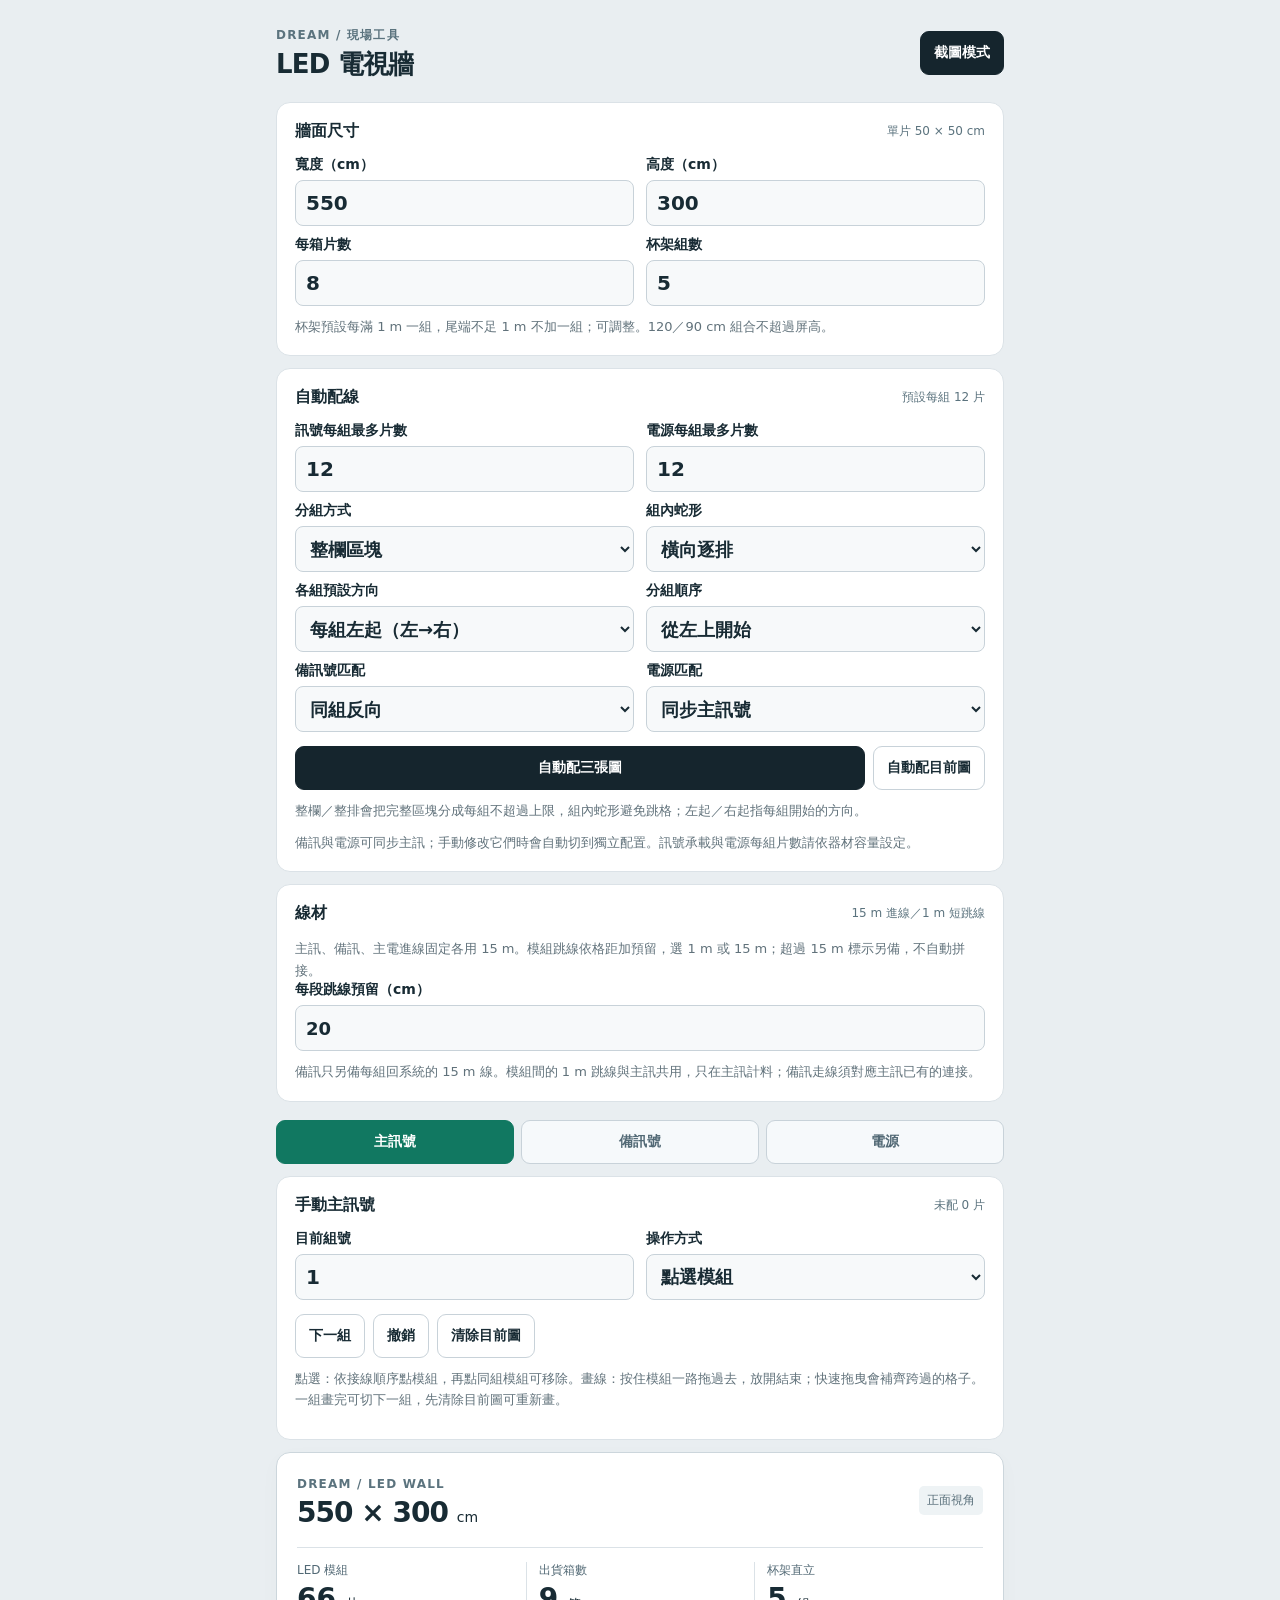
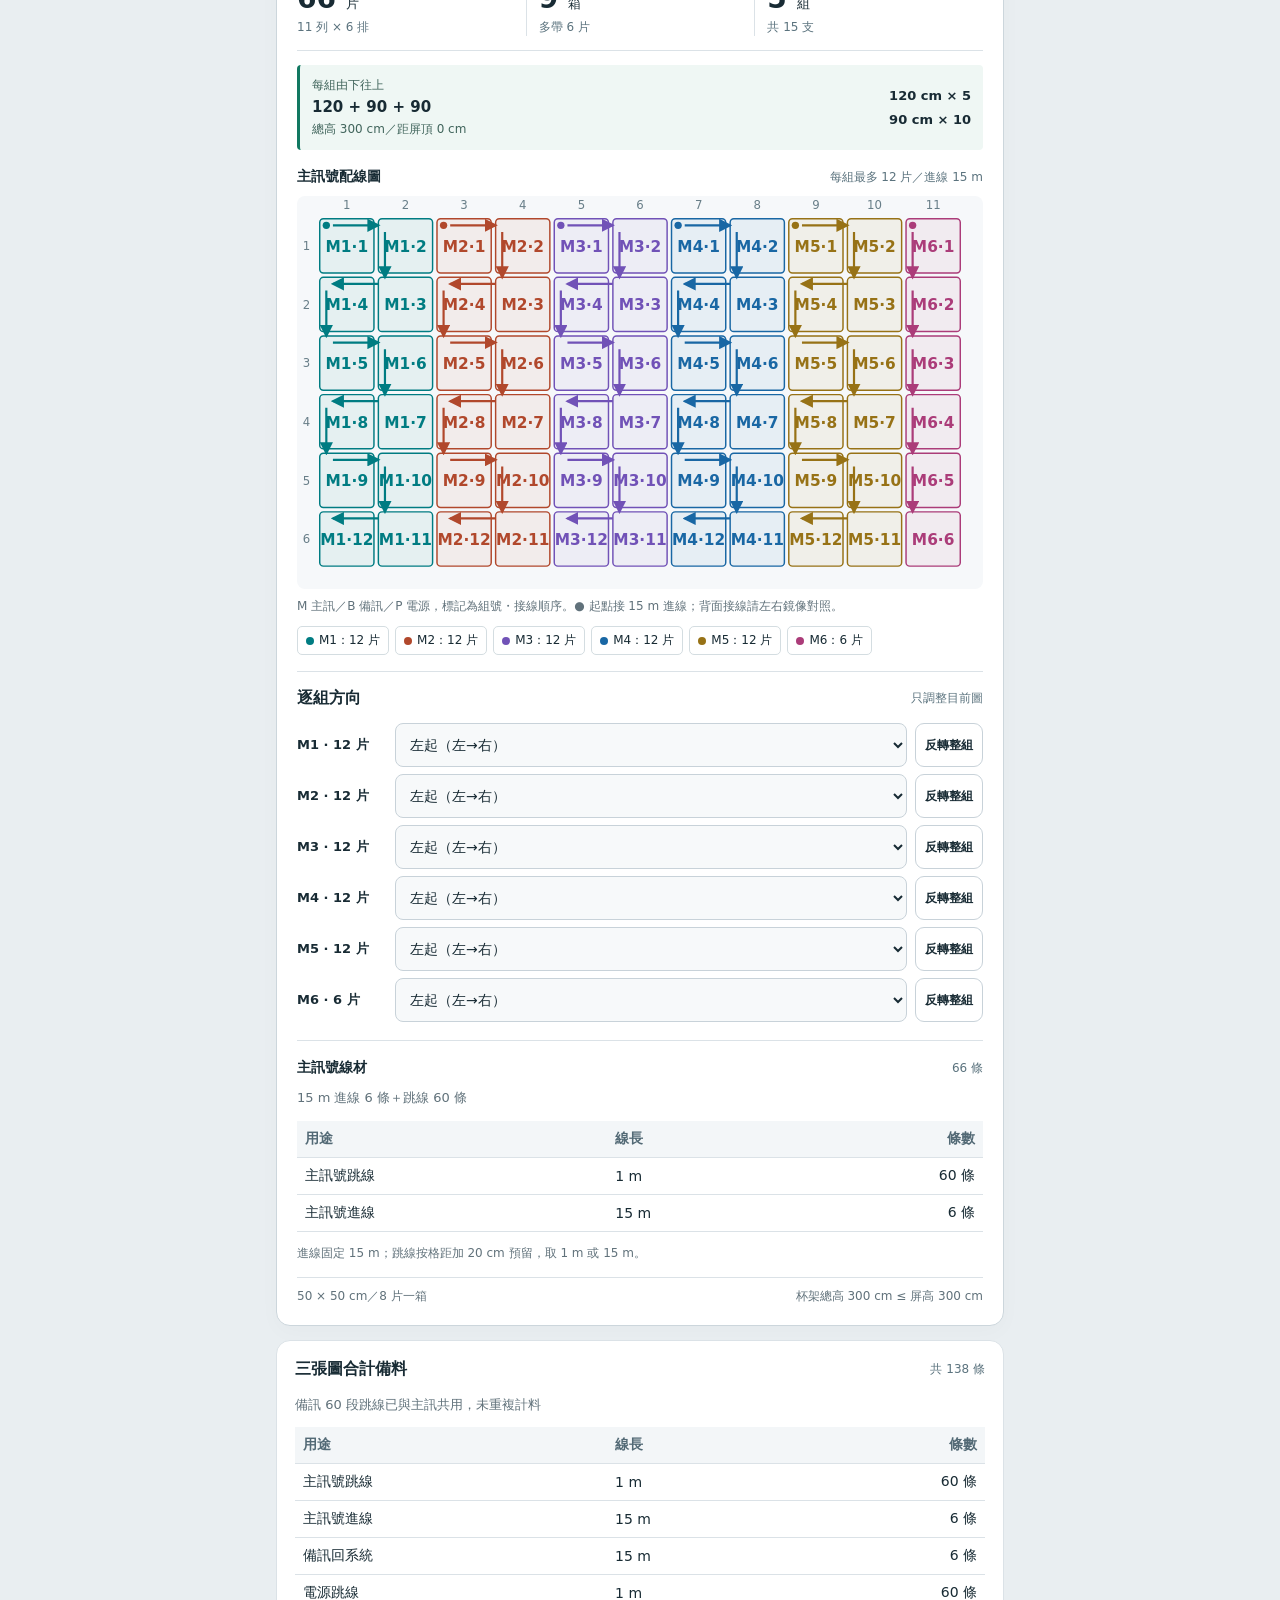
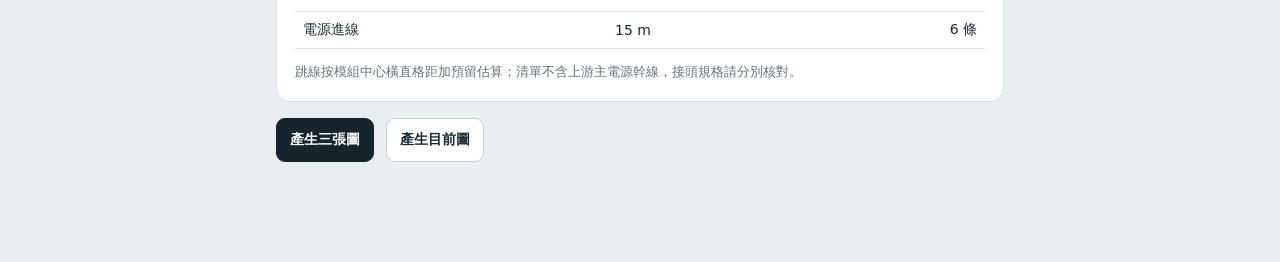
==== led/index.html @ 8a3cba1a "feat: 雙子座入口頁與 DREAM LED 電視牆 Co-Authored-By: Claude Sonnet 5.5 <noreply@anthropic.com>" ====
<!doctype html>
<html lang="zh-Hant"><head><meta charset="utf-8"><meta name="viewport" content="width=device-width,initial-scale=1,viewport-fit=cover"><meta name="theme-color" content="#15252d"><title>DREAM｜LED 電視牆</title><meta name="description" content="LED 電視牆片數、箱數、杯架、線材與主訊備訊電源三張配線圖，手機手畫或自動配線。"><link rel="icon" href="favicon.svg"><link rel="stylesheet" href="style.css"></head>
<body><main>
<header class="editor"><div><span class="eyebrow">DREAM / 現場工具</span><h1>LED 電視牆</h1></div><button id="shot" class="primary">截圖模式</button></header>
<section class="controls editor" aria-label="尺寸與器材設定"><div class="section-title"><h2>牆面尺寸</h2><span>單片 50 × 50 cm</span></div>
<div class="fields"><label>寬度（cm）<input id="width" type="number" min="50" max="10000" step="50" value="550" inputmode="numeric"></label><label>高度（cm）<input id="height" type="number" min="50" max="10000" step="50" value="300" inputmode="numeric"></label></div>
<div class="fields"><label>每箱片數<input id="box" type="number" min="1" max="100" value="8" inputmode="numeric"></label><label>杯架組數<input id="groups" type="number" min="0" max="100" value="5" inputmode="numeric"></label></div>
<p class="hint">杯架預設每滿 1 m 一組，尾端不足 1 m 不加一組；可調整。120／90 cm 組合不超過屏高。</p><p id="error" class="error" role="alert" hidden></p></section>
<section class="controls editor" aria-label="自動配線設定"><div class="section-title"><h2>自動配線</h2><span>預設每組 12 片</span></div>
<div class="fields"><label>訊號每組最多片數<input id="capacity" type="number" min="1" max="2000" value="12" inputmode="numeric"></label><label>電源每組最多片數<input id="powerCapacity" type="number" min="1" max="2000" value="12" inputmode="numeric"></label></div>
<div class="fields"><label>分組方式<select id="grouping"><option value="columns">整欄區塊</option><option value="rows">整排區塊</option><option value="continuous">全牆連續分組</option></select></label><label>組內蛇形<select id="axis"><option value="row">橫向逐排</option><option value="col">直向逐列</option></select></label></div>
<div class="fields"><label>各組預設方向<select id="direction"><option value="left">每組左起（左→右）</option><option value="right">每組右起（右→左）</option><option value="alternate">各組左右交替</option></select></label><label>分組順序<select id="corner"><option value="tl">從左上開始</option><option value="tr">從右上開始</option><option value="bl">從左下開始</option><option value="br">從右下開始</option></select></label></div>
<div class="fields"><label>備訊號匹配<select id="backupMode"><option value="reverse">同組反向</option><option value="same">同組同向</option><option value="independent">獨立配置</option></select></label><label>電源匹配<select id="powerMode"><option value="same">同步主訊號</option><option value="independent">獨立配置</option></select></label></div>
<div class="actions"><button id="autoAll" class="primary">自動配三張圖</button><button id="autoActive">自動配目前圖</button></div>
<p class="hint">整欄／整排會把完整區塊分成每組不超過上限，組內蛇形避免跳格；左起／右起指每組開始的方向。</p><p class="hint">備訊與電源可同步主訊；手動修改它們時會自動切到獨立配置。訊號承載與電源每組片數請依器材容量設定。</p></section>
<section class="controls editor" aria-label="線材設定"><div class="section-title"><h2>線材</h2><span>15 m 進線／1 m 短跳線</span></div>
<p class="hint">主訊、備訊、主電進線固定各用 15 m。模組跳線依格距加預留，選 1 m 或 15 m；超過 15 m 標示另備，不自動拼接。</p>
<label>每段跳線預留（cm）<input id="slack" type="number" min="0" max="1000" step="10" value="20" inputmode="numeric"></label>
<p class="hint">備訊只另備每組回系統的 15 m 線。模組間的 1 m 跳線與主訊共用，只在主訊計料；備訊走線須對應主訊已有的連接。</p></section>
<nav class="plan-tabs" aria-label="配線圖選擇"><button data-plan="primary" aria-pressed="true">主訊號</button><button data-plan="backup" aria-pressed="false">備訊號</button><button data-plan="power" aria-pressed="false">電源</button></nav>
<section class="controls editor" aria-label="手動畫線"><div class="section-title"><h2 id="editTitle">手動主訊號</h2><span id="unassigned"></span></div>
<div class="fields"><label>目前組號<input id="line" type="number" min="1" max="2000" value="1" inputmode="numeric"></label><label>操作方式<select id="editMode"><option value="tap">點選模組</option><option value="draw">拖曳畫線</option></select></label></div>
<div class="actions"><button id="nextLine">下一組</button><button id="undo">撤銷</button><button id="clear">清除目前圖</button></div>
<p class="hint">點選：依接線順序點模組，再點同組模組可移除。畫線：按住模組一路拖過去，放開結束；快速拖曳會補齊跨過的格子。一組畫完可切下一組，先清除目前圖可重新畫。</p><p id="editStatus" class="hint" role="status"></p></section>
<section class="sheet" id="sheet" aria-label="目前配線圖"><div class="sheet-head"><div><span class="eyebrow">DREAM / LED WALL</span><h2 id="size"></h2></div><span class="tag">正面視角</span></div>
<div class="metrics"><div><span>LED 模組</span><strong id="panels"></strong><em id="gridSize"></em></div><div><span>出貨箱數</span><strong id="boxes"></strong><em id="spares"></em></div><div><span>杯架直立</span><strong id="racks"></strong><em id="rackTotal"></em></div></div>
<div class="rack-detail"><div><span>每組由下往上</span><b id="combo"></b><small id="rackHeight"></small></div><div class="rack-stock"><b id="big"></b><b id="small"></b></div></div>
<div class="diagram-heading"><b id="planTitle">主訊號配線圖</b><span id="limitText"></span></div><div id="diagram" class="diagram"></div><p class="diagram-note">M 主訊／B 備訊／P 電源，標記為組號・接線順序。● 起點接 15 m 進線；背面接線請左右鏡像對照。</p><div id="legend" class="legend"></div><p id="wireWarning" class="error" role="status" hidden></p>
<div class="group-controls editor"><div class="section-title"><h2>逐組方向</h2><span>只調整目前圖</span></div><div id="groupDirections"></div></div>
<div class="cable-section"><div class="diagram-heading"><b id="cableHeading">主訊號線材</b><span id="cableTotal"></span></div><p id="cableSummary" class="hint"></p><p id="cableError" class="error" role="alert" hidden></p><p id="cableNotice" class="hint"></p><table class="cable-table"><thead><tr><th scope="col">用途</th><th scope="col">線長</th><th scope="col">條數</th></tr></thead><tbody id="cableRows"></tbody></table><p id="cableBasis" class="diagram-note"></p></div>
<footer><span id="footerInfo"></span><span id="rackGap"></span></footer></section>
<section class="controls editor total-materials"><div class="section-title"><h2>三張圖合計備料</h2><span id="allCableTotal"></span></div><p id="allCableNotice" class="hint"></p><table class="cable-table"><thead><tr><th scope="col">用途</th><th scope="col">線長</th><th scope="col">條數</th></tr></thead><tbody id="allCableRows"></tbody></table><p class="hint">跳線按模組中心橫直格距加預留估算；清單不含上游主電源幹線，接頭規格請分別核對。</p></section>
<div class="bottom-actions editor"><button id="imageAll" class="primary">產生三張圖</button><button id="imageActive">產生目前圖</button><span id="imageStatus" role="status"></span></div>
<div class="shot-bar" hidden><button id="exit">返回編輯</button><button id="shotImage" class="primary">產生三張圖</button></div>
<dialog id="imageDialog"><div class="dialog-head"><b>長按各張圖片可儲存</b><button id="closeImage">關閉</button></div><div id="exportGallery"></div></dialog>
</main><script src="calc.js"></script><script src="export-svg.js"></script><script src="app.js"></script></body></html>
---- led/style.css ----
:root{font-family:system-ui,-apple-system,BlinkMacSystemFont,"Noto Sans TC",sans-serif;color:#182b34;background:#e9eef1;font-size:16px;--line:#dbe2e7;--accent:#117861}*{box-sizing:border-box}body{margin:0}main{max-width:760px;margin:auto;padding:24px 16px 100px}header{display:flex;align-items:center;justify-content:space-between;gap:12px;margin-bottom:20px}h1{font-size:26px;margin:3px 0 0;letter-spacing:-.03em}.eyebrow{font-size:12px;letter-spacing:.1em;font-weight:750;color:#5b737e}h2{font-size:16px;margin:0}.controls{background:white;padding:18px;border:1px solid var(--line);border-radius:14px;margin-bottom:12px}.section-title{display:flex;justify-content:space-between;align-items:center;gap:8px;margin-bottom:14px}.section-title span{font-size:12px;color:#5b737e}.fields{display:grid;grid-template-columns:1fr 1fr;gap:12px;margin-top:10px}label{display:block;font-size:14px;font-weight:600}input,select{display:block;min-width:0;width:100%;font:inherit;font-size:18px;border:1px solid #c8d2d9;border-radius:8px;padding:10px;background:#f7f9fa;color:#182b34;margin-top:6px;min-height:46px}button,a{touch-action:manipulation}button{font:inherit;font-size:14px;font-weight:650;border:1px solid #c8d2d9;border-radius:9px;background:#fff;color:#182b34;padding:11px 13px;min-height:44px;cursor:pointer}.primary{background:#15252d;color:#fff;border-color:#15252d}button:focus-visible,input:focus-visible,select:focus-visible{outline:3px solid #14a487;outline-offset:2px}.actions{display:flex;gap:8px;margin-top:14px;flex-wrap:wrap}.actions .primary{flex:1}.hint{font-size:13px;line-height:1.65;color:#61727b;margin:10px 0 0}.error{color:#a43d1a;background:#fff1e8;border-radius:7px;padding:10px;font-size:14px;line-height:1.5}.sheet{background:#fff;border:1px solid #ccd6dc;border-radius:14px;padding:20px;box-shadow:0 6px 22px #15252d06;overflow:hidden}.sheet-head{display:flex;align-items:center;justify-content:space-between;gap:10px;padding-bottom:18px}.sheet-head h2{font-size:28px;letter-spacing:-.035em;margin-top:4px}.sheet-head small{font-size:14px;font-weight:500;letter-spacing:0}.tag{font-size:12px;color:#5a707b;padding:6px 8px;background:#eef3f5;border-radius:5px;white-space:nowrap}.metrics{display:grid;grid-template-columns:repeat(3,1fr);border-top:1px solid var(--line);border-bottom:1px solid var(--line);padding:14px 0}.metrics>div{padding-left:12px;border-left:1px solid var(--line)}.metrics>div:first-child{padding-left:0;border-left:0}.metrics span{font-size:12px;color:#526975;display:block}.metrics strong{display:block;font-size:28px;line-height:1.45}.metrics small{font-size:13px;font-weight:500}.metrics em{font-style:normal;font-size:12px;color:#5b737e;display:block}.rack-detail{display:flex;justify-content:space-between;gap:10px;background:#eff7f4;margin-top:14px;padding:12px;border-left:3px solid #117861;border-radius:4px}.rack-detail span,.rack-detail small{display:block;font-size:12px;color:#41655c}.rack-detail b{display:block;font-size:15px;line-height:1.8}.rack-stock{align-self:center;white-space:nowrap}.rack-stock b{font-size:13px}.diagram-heading{display:flex;align-items:center;justify-content:space-between;gap:8px;margin:18px 0 10px;font-size:14px}.diagram-heading span{font-size:12px;color:#5b737e}.diagram{width:100%;background:#f6f8fa;border-radius:8px;overflow:hidden}.diagram svg{display:block;width:100%;height:auto;user-select:none;-webkit-user-select:none}.diagram [data-index]{cursor:pointer}.diagram-note{font-size:12px;line-height:1.6;color:#61727b;margin:8px 0 10px}.legend{display:flex;flex-wrap:wrap;gap:6px}.line-pill{font-size:12px;padding:5px 8px;border-radius:5px;border:1px solid #d4dde1;background:#fff;display:flex;align-items:center;gap:5px}.line-pill i{display:inline-block;width:8px;height:8px;border-radius:50%}footer{display:flex;flex-wrap:wrap;justify-content:space-between;gap:6px;border-top:1px solid var(--line);margin-top:14px;padding-top:10px;color:#61727b;font-size:12px}.bottom-actions{margin-top:16px;display:flex;align-items:center;gap:12px}.bottom-actions span{font-size:13px}.shot-bar{position:fixed;left:0;right:0;bottom:0;background:#e9eef1ee;padding:10px 14px max(10px,env(safe-area-inset-bottom));display:flex;justify-content:center;gap:10px;backdrop-filter:blur(12px)}[hidden]{display:none!important}body.screenshot{background:#fff}body.screenshot main{padding:8px 8px 90px;max-width:760px}body.screenshot .editor{display:none}body.screenshot .sheet{border:0;border-radius:0;box-shadow:none;padding:8px}dialog{border:0;border-radius:12px;padding:16px;width:min(94vw,650px);max-height:90dvh;color:#182b34}dialog::backdrop{background:#15252db3}.dialog-head{display:flex;align-items:center;justify-content:space-between;gap:10px;font-size:14px}dialog img{width:100%;height:auto;display:block;margin:12px 0}dialog a{display:block;text-align:center;color:#117861;padding:10px;font-weight:650}body.invalid .sheet{opacity:.4;pointer-events:none}body.invalid #shot,body.invalid #image,body.invalid #auto{opacity:.4;pointer-events:none}@media(min-width:700px){.diagram{max-height:none}.fields input{font-size:20px}}@media(max-width:390px){main{padding-left:10px;padding-right:10px}.sheet{padding:14px}.sheet-head h2{font-size:26px}.metrics strong{font-size:26px}.rack-detail{padding:9px;gap:6px}.rack-detail b{font-size:14px}.rack-stock b{font-size:12px}}@media print{.editor,.shot-bar{display:none!important}main{padding:0}.sheet{border:0;box-shadow:none}}

body.screenshot .diagram{pointer-events:none}
.cable-section{border-top:1px solid var(--line);margin-top:18px}.cable-metrics{display:grid;grid-template-columns:1fr 1fr;gap:10px;margin-bottom:8px}.cable-metrics>div{background:#f0f4f7;padding:12px;border-radius:8px}.cable-metrics span,.cable-metrics small{display:block;font-size:12px;color:#526975}.cable-metrics strong{display:block;font-size:23px;margin:4px 0}.cable-table{border-collapse:collapse;width:100%;font-size:14px;margin:12px 0}.cable-table th{font-weight:600;color:#526975;background:#f3f6f8;text-align:left}.cable-table th,.cable-table td{padding:9px 8px;border-bottom:1px solid var(--line)}.cable-table th:last-child,.cable-table td:last-child{text-align:right}.cable-table .missing{background:#fff1e8;color:#a43d1a}.power-legend{margin-top:10px}.power-diagram [data-index]{cursor:default}
.plan-tabs{display:grid;grid-template-columns:repeat(3,1fr);gap:7px;margin:18px 0 12px}.plan-tabs button{background:#f6f9fb;color:#526975}.plan-tabs button[aria-pressed="true"]{background:#117861;color:#fff;border-color:#117861}.diagram.drawing{touch-action:none}.group-controls{border-top:1px solid var(--line);margin-top:16px;padding-top:16px}.group-row{display:grid;grid-template-columns:90px minmax(0,1fr) auto;gap:8px;align-items:center;margin-bottom:7px}.group-row b{font-size:13px}.group-row select{font-size:14px;margin:0;min-height:44px}.group-row button{font-size:12px;padding:9px}.total-materials{margin-top:14px}.export-card{margin-top:16px;border-top:1px solid var(--line);padding-top:16px}.export-card h2{font-size:18px}.bottom-actions{flex-wrap:wrap}body.screenshot .plan-tabs{margin:0 0 8px;position:sticky;top:0;background:#fff;z-index:1;padding:6px 0}body.invalid .plan-tabs,body.invalid #autoAll,body.invalid #autoActive{pointer-events:none;opacity:.4}@media(max-width:390px){.group-row{grid-template-columns:74px minmax(0,1fr) auto;gap:5px}.group-row select{font-size:13px}}
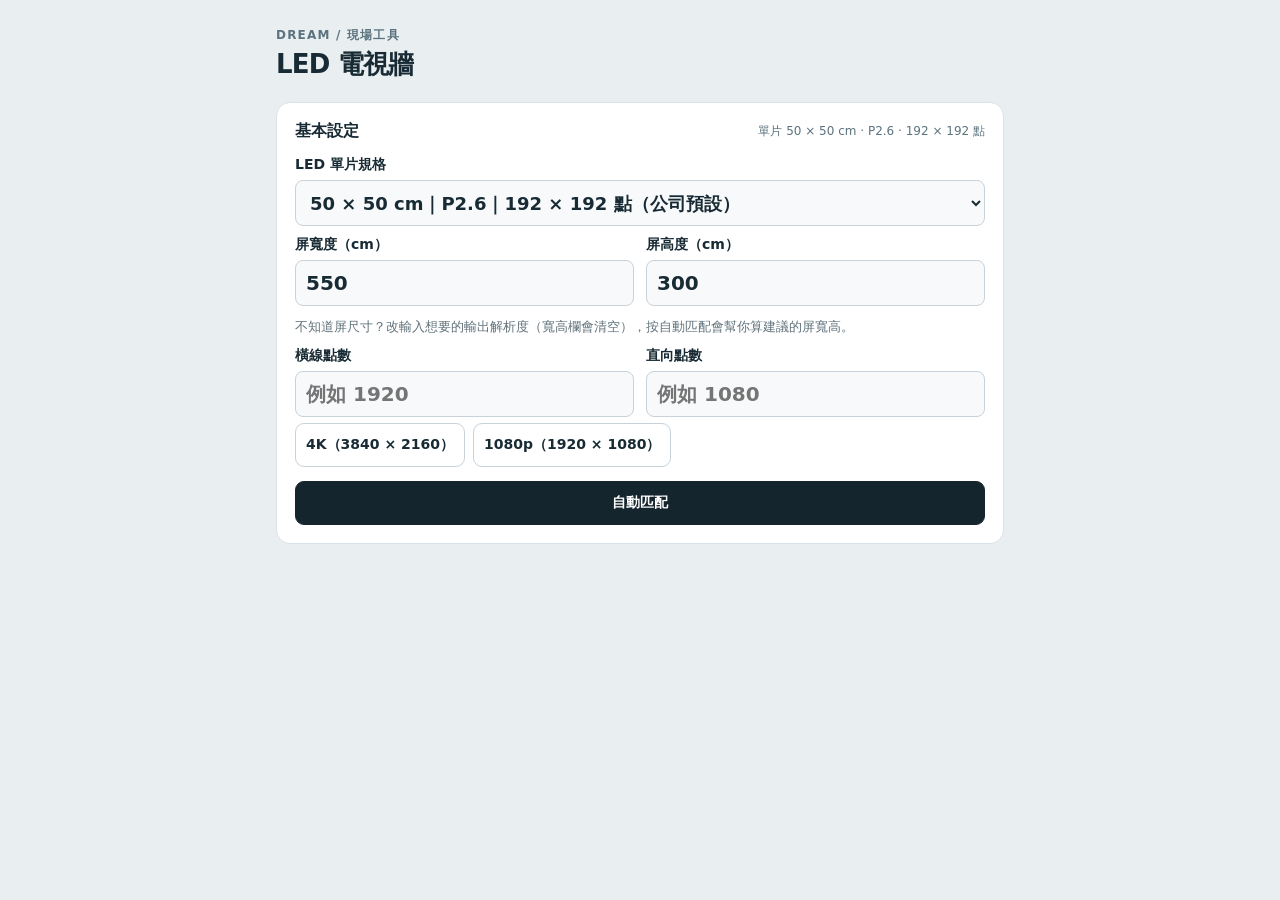
==== commit 6e5e11bb: "feat: LED 電視牆改版（規格選單、橫向優先配線、方向鍵、背面視角、控台與處理器） Co-Authored-By: Claude Sonnet 5.5 <noreply@anthropic.co" ====
--- a/led/index.html
+++ b/led/index.html
@@ -1,36 +1,47 @@
 <!doctype html>
 <html lang="zh-Hant"><head><meta charset="utf-8"><meta name="viewport" content="width=device-width,initial-scale=1,viewport-fit=cover"><meta name="theme-color" content="#15252d"><title>DREAM｜LED 電視牆</title><meta name="description" content="LED 電視牆片數、箱數、杯架、線材與主訊備訊電源三張配線圖，手機手畫或自動配線。"><link rel="icon" href="favicon.svg"><link rel="stylesheet" href="style.css"></head>
-<body><main>
-<header class="editor"><div><span class="eyebrow">DREAM / 現場工具</span><h1>LED 電視牆</h1></div><button id="shot" class="primary">截圖模式</button></header>
-<section class="controls editor" aria-label="尺寸與器材設定"><div class="section-title"><h2>牆面尺寸</h2><span>單片 50 × 50 cm</span></div>
-<div class="fields"><label>寬度（cm）<input id="width" type="number" min="50" max="10000" step="50" value="550" inputmode="numeric"></label><label>高度（cm）<input id="height" type="number" min="50" max="10000" step="50" value="300" inputmode="numeric"></label></div>
-<div class="fields"><label>每箱片數<input id="box" type="number" min="1" max="100" value="8" inputmode="numeric"></label><label>杯架組數<input id="groups" type="number" min="0" max="100" value="5" inputmode="numeric"></label></div>
-<p class="hint">杯架預設每滿 1 m 一組，尾端不足 1 m 不加一組；可調整。120／90 cm 組合不超過屏高。</p><p id="error" class="error" role="alert" hidden></p></section>
-<section class="controls editor" aria-label="自動配線設定"><div class="section-title"><h2>自動配線</h2><span>預設每組 12 片</span></div>
-<div class="fields"><label>訊號每組最多片數<input id="capacity" type="number" min="1" max="2000" value="12" inputmode="numeric"></label><label>電源每組最多片數<input id="powerCapacity" type="number" min="1" max="2000" value="12" inputmode="numeric"></label></div>
-<div class="fields"><label>分組方式<select id="grouping"><option value="columns">整欄區塊</option><option value="rows">整排區塊</option><option value="continuous">全牆連續分組</option></select></label><label>組內蛇形<select id="axis"><option value="row">橫向逐排</option><option value="col">直向逐列</option></select></label></div>
+<body class="unmatched"><main>
+<header class="editor"><div><span class="eyebrow">DREAM / 現場工具</span><h1>LED 電視牆</h1></div><button id="shot" class="primary after-match">截圖模式</button></header>
+<section class="controls editor" aria-label="基本設定"><div class="section-title"><h2>基本設定</h2><span id="specText">單片 50 × 50 cm</span></div>
+<label>LED 單片規格<select id="spec"></select></label>
+<div id="customSpec" hidden><div class="fields"><label>點距 P（mm）<input id="pitch" type="number" min="0.5" max="50" step="0.001" value="2.6" inputmode="decimal"></label><span></span></div><div class="fields"><label>每片橫向點數<input id="pxw" type="number" min="1" max="2000" value="192" inputmode="numeric"></label><label>每片直向點數<input id="pxh" type="number" min="1" max="2000" value="192" inputmode="numeric"></label></div><div class="fields"><label>單片寬（cm）<input id="cellw" type="number" min="10" max="200" value="50" inputmode="numeric"></label><label>單片高（cm）<input id="cellh" type="number" min="10" max="200" value="50" inputmode="numeric"></label></div><p class="hint">單片尺寸依「點距 × 點數」自動帶入並四捨五入到 cm，可再修改。</p></div>
+<div class="fields"><label>屏寬度（cm）<input id="width" type="number" min="50" max="10000" step="50" value="550" inputmode="numeric"></label><label>屏高度（cm）<input id="height" type="number" min="50" max="10000" step="50" value="300" inputmode="numeric"></label></div>
+<p class="hint">不知道屏尺寸？改輸入想要的輸出解析度（寬高欄會清空），按自動匹配會幫你算建議的屏寬高。</p>
+<div class="fields"><label>橫線點數<input id="tw" type="number" min="1" max="100000" placeholder="例如 1920" inputmode="numeric"></label><label>直向點數<input id="th" type="number" min="1" max="100000" placeholder="例如 1080" inputmode="numeric"></label></div>
+<div class="chips"><button type="button" data-res="3840x2160">4K（3840 × 2160）</button><button type="button" data-res="1920x1080">1080p（1920 × 1080）</button></div>
+<p id="error" class="error" role="alert" hidden></p>
+<div class="actions"><button id="autoAll" class="primary">自動匹配</button></div>
+<p id="matchNote" class="match-note" aria-live="polite"></p>
+<div class="after-match">
+<p id="rackSummary" class="rack-summary" aria-live="polite"></p><p id="powerSummary" class="rack-summary" aria-live="polite"></p>
+<div class="fields three"><label>杯架組數<input id="groups" type="number" min="0" max="100" value="5" inputmode="numeric"></label><label>每組 120 cm（支）<input id="rackBig" type="number" min="0" max="50" value="1" inputmode="numeric"></label><label>每組 90 cm（支）<input id="rackSmall" type="number" min="0" max="50" value="2" inputmode="numeric"></label></div>
+<input id="slack" type="hidden" value="20">
+<div class="actions"><button id="autoActive">重配目前圖</button></div>
+<details class="more"><summary>進階：每箱片數、每組片數、單片電壓電流、控台與處理器、分組、方向、備訊與電源匹配</summary>
+<div class="fields three"><label>每箱片數<input id="box" type="number" min="1" max="100" value="8" inputmode="numeric"></label><label>訊號每組最多片數<input id="capacity" type="number" min="1" max="2000" value="12" inputmode="numeric"></label><label>電源每組最多片數<input id="powerCapacity" type="number" min="1" max="2000" value="12" inputmode="numeric"></label></div>
+<div class="fields"><label>每片電壓（V）<input id="powerV" type="number" min="1" max="1000" value="220" inputmode="decimal"></label><label>每片電流（A）<input id="powerA" type="number" min="0.01" max="100" step="0.05" value="0.5" inputmode="decimal"></label></div>
+<div class="fields"><label>控台<select id="consoleSel"><option value="">未指定</option><option value="MIG-EC90">MIG-EC90</option><option value="V8" selected>V8</option><option value="V1">V1</option><option value="__custom">其他（手動輸入）</option></select></label><label>處理器型號<select id="procSel"><option value="K20" selected>K20</option><option value="K40">K40</option><option value="K8">K8</option><option value="">未指定</option><option value="__custom">其他（手動輸入）</option></select></label></div>
+<div class="fields"><label id="consoleCustomLabel" hidden>控台（手動輸入）<input id="consoleCustom" type="text" placeholder="例如 MIG-EC90" autocomplete="off"></label><label id="procCustomLabel" hidden>處理器型號（手動輸入）<input id="procCustom" type="text" placeholder="例如 K20" autocomplete="off"></label></div>
+<div class="fields"><label>控台品牌<input id="consoleBrand" type="text" value="Roland" placeholder="輸入品牌" autocomplete="off"></label><label>處理器品牌<input id="procBrand" type="text" value="諾瓦 NovaStar" autocomplete="off"></label></div>
+<div class="fields"><label>分組方式<select id="grouping"><option value="auto">自動（依寬度，建議；走向由程式決定）</option><option value="columns">整欄區塊</option><option value="rows">整排區塊</option><option value="continuous">全牆連續分組</option></select></label><label>組內蛇形<select id="axis"><option value="row">橫向逐排</option><option value="col">直向逐列</option></select></label></div>
 <div class="fields"><label>各組預設方向<select id="direction"><option value="left">每組左起（左→右）</option><option value="right">每組右起（右→左）</option><option value="alternate">各組左右交替</option></select></label><label>分組順序<select id="corner"><option value="tl">從左上開始</option><option value="tr">從右上開始</option><option value="bl">從左下開始</option><option value="br">從右下開始</option></select></label></div>
 <div class="fields"><label>備訊號匹配<select id="backupMode"><option value="reverse">同組反向</option><option value="same">同組同向</option><option value="independent">獨立配置</option></select></label><label>電源匹配<select id="powerMode"><option value="same">同步主訊號</option><option value="independent">獨立配置</option></select></label></div>
-<div class="actions"><button id="autoAll" class="primary">自動配三張圖</button><button id="autoActive">自動配目前圖</button></div>
-<p class="hint">整欄／整排會把完整區塊分成每組不超過上限，組內蛇形避免跳格；左起／右起指每組開始的方向。</p><p class="hint">備訊與電源可同步主訊；手動修改它們時會自動切到獨立配置。訊號承載與電源每組片數請依器材容量設定。</p></section>
-<section class="controls editor" aria-label="線材設定"><div class="section-title"><h2>線材</h2><span>15 m 進線／1 m 短跳線</span></div>
-<p class="hint">主訊、備訊、主電進線固定各用 15 m。模組跳線依格距加預留，選 1 m 或 15 m；超過 15 m 標示另備，不自動拼接。</p>
-<label>每段跳線預留（cm）<input id="slack" type="number" min="0" max="1000" step="10" value="20" inputmode="numeric"></label>
-<p class="hint">備訊只另備每組回系統的 15 m 線。模組間的 1 m 跳線與主訊共用，只在主訊計料；備訊走線須對應主訊已有的連接。</p></section>
-<nav class="plan-tabs" aria-label="配線圖選擇"><button data-plan="primary" aria-pressed="true">主訊號</button><button data-plan="backup" aria-pressed="false">備訊號</button><button data-plan="power" aria-pressed="false">電源</button></nav>
-<section class="controls editor" aria-label="手動畫線"><div class="section-title"><h2 id="editTitle">手動主訊號</h2><span id="unassigned"></span></div>
-<div class="fields"><label>目前組號<input id="line" type="number" min="1" max="2000" value="1" inputmode="numeric"></label><label>操作方式<select id="editMode"><option value="tap">點選模組</option><option value="draw">拖曳畫線</option></select></label></div>
+<p class="hint">整欄／整排會把完整區塊分成每組不超過上限，組內蛇形避免跳格；左起／右起指每組開始的方向。</p><p class="hint">備訊與電源可同步主訊；手動修改它們時會自動切到獨立配置。訊號承載與電源每組片數請依器材容量設定。</p></details>
+<details class="more"><summary>杯架與線材說明</summary><p class="hint">杯架預設每滿 1 m 一組，尾端不足 1 m 不加一組；可調整。120／90 cm 組合不超過屏高。</p><p class="hint">主訊、備訊、主電進線固定各用 15 m。模組跳線依格距加預留，選 1 m 或 15 m；超過 15 m 標示另備，不自動拼接。</p><p class="hint">備訊只另備每組回系統的 15 m 線。模組間的 1 m 跳線與主訊共用，只在主訊計料；備訊走線須對應主訊已有的連接。</p></details></div></section>
+<nav class="plan-tabs after-match" aria-label="配線圖選擇"><button data-plan="primary" aria-pressed="true">主訊號</button><button data-plan="backup" aria-pressed="false">備訊號</button><button data-plan="power" aria-pressed="false">電源</button></nav>
+<section class="sheet after-match" id="sheet" aria-label="目前配線圖"><div class="sheet-head"><div><span class="eyebrow">DREAM / LED WALL</span><h2 id="size"></h2></div><div class="head-right"><div class="view-switch editor" role="group" aria-label="視角"><button type="button" data-view="back" aria-pressed="true">背面（施工）</button><button type="button" data-view="front" aria-pressed="false">正面</button></div><span id="viewTag" class="tag">背面視角</span></div></div>
+<div class="manual editor" aria-label="手動畫線"><div class="section-title"><h2 id="editTitle">手動主訊號</h2><span id="unassigned"></span></div>
+<div class="fields"><label>目前組號<input id="line" type="number" min="1" max="2000" value="1" inputmode="numeric"></label><label>操作方式<select id="editMode"><option value="tap">點選模組</option><option value="draw" selected>拖曳畫線</option><option value="keys">方向鍵畫線</option></select></label></div>
 <div class="actions"><button id="nextLine">下一組</button><button id="undo">撤銷</button><button id="clear">清除目前圖</button></div>
-<p class="hint">點選：依接線順序點模組，再點同組模組可移除。畫線：按住模組一路拖過去，放開結束；快速拖曳會補齊跨過的格子。一組畫完可切下一組，先清除目前圖可重新畫。</p><p id="editStatus" class="hint" role="status"></p></section>
-<section class="sheet" id="sheet" aria-label="目前配線圖"><div class="sheet-head"><div><span class="eyebrow">DREAM / LED WALL</span><h2 id="size"></h2></div><span class="tag">正面視角</span></div>
+<div class="manual-note"><details class="more"><summary>手動畫線說明</summary><p class="hint">點選：依接線順序點模組，再點同組模組可移除。畫線：按住模組一路拖過去，放開結束；快速拖曳會補齊跨過的格子。一組畫完可切下一組，先清除目前圖可重新畫。</p><p class="hint">方向鍵畫線：操作方式選「方向鍵畫線」，游標會停在圖上。方向鍵移動並把下一格接到目前組（空組會從游標所在格開始）；Backspace／Delete 退回上一格；Enter 換下一組；空白鍵加入或移除游標所在格。其他操作方式下，方向鍵只移動游標。</p></details><p id="editStatus" class="hint" role="status"></p></div></div>
+<div class="diagram-heading"><b id="planTitle">主訊號配線圖</b><span id="limitText"></span></div><div id="diagram" class="diagram"></div><p id="diagramNote" class="diagram-note">M 主訊／B 備訊／P 電源，標記為組號・接線順序。● 起點接 15 m 進線；圖為背面視角（施工面），從正面看左右相反。</p><div id="legend" class="legend"></div><p id="wireWarning" class="error" role="status" hidden></p>
+<details class="more group-controls editor"><summary>逐組方向（只調整目前圖）</summary><div id="groupDirections"></div></details>
+<div class="cable-section"><div class="diagram-heading"><b id="cableHeading">主訊號線材</b><span id="cableTotal"></span></div><p id="cableSummary" class="hint"></p><p id="cableError" class="error" role="alert" hidden></p><p id="cableNotice" class="hint"></p><table class="cable-table"><thead><tr><th scope="col">用途</th><th scope="col">線長</th><th scope="col">條數</th></tr></thead><tbody id="cableRows"></tbody></table><p id="cableBasis" class="diagram-note"></p></div>
 <div class="metrics"><div><span>LED 模組</span><strong id="panels"></strong><em id="gridSize"></em></div><div><span>出貨箱數</span><strong id="boxes"></strong><em id="spares"></em></div><div><span>杯架直立</span><strong id="racks"></strong><em id="rackTotal"></em></div></div>
 <div class="rack-detail"><div><span>每組由下往上</span><b id="combo"></b><small id="rackHeight"></small></div><div class="rack-stock"><b id="big"></b><b id="small"></b></div></div>
-<div class="diagram-heading"><b id="planTitle">主訊號配線圖</b><span id="limitText"></span></div><div id="diagram" class="diagram"></div><p class="diagram-note">M 主訊／B 備訊／P 電源，標記為組號・接線順序。● 起點接 15 m 進線；背面接線請左右鏡像對照。</p><div id="legend" class="legend"></div><p id="wireWarning" class="error" role="status" hidden></p>
-<div class="group-controls editor"><div class="section-title"><h2>逐組方向</h2><span>只調整目前圖</span></div><div id="groupDirections"></div></div>
-<div class="cable-section"><div class="diagram-heading"><b id="cableHeading">主訊號線材</b><span id="cableTotal"></span></div><p id="cableSummary" class="hint"></p><p id="cableError" class="error" role="alert" hidden></p><p id="cableNotice" class="hint"></p><table class="cable-table"><thead><tr><th scope="col">用途</th><th scope="col">線長</th><th scope="col">條數</th></tr></thead><tbody id="cableRows"></tbody></table><p id="cableBasis" class="diagram-note"></p></div>
 <footer><span id="footerInfo"></span><span id="rackGap"></span></footer></section>
-<section class="controls editor total-materials"><div class="section-title"><h2>三張圖合計備料</h2><span id="allCableTotal"></span></div><p id="allCableNotice" class="hint"></p><table class="cable-table"><thead><tr><th scope="col">用途</th><th scope="col">線長</th><th scope="col">條數</th></tr></thead><tbody id="allCableRows"></tbody></table><p class="hint">跳線按模組中心橫直格距加預留估算；清單不含上游主電源幹線，接頭規格請分別核對。</p></section>
-<div class="bottom-actions editor"><button id="imageAll" class="primary">產生三張圖</button><button id="imageActive">產生目前圖</button><span id="imageStatus" role="status"></span></div>
+<section class="controls editor total-materials after-match"><div class="section-title"><h2>三張圖合計備料</h2><span id="allCableTotal"></span></div><p id="allCableNotice" class="hint"></p><table class="cable-table"><thead><tr><th scope="col">用途</th><th scope="col">線長</th><th scope="col">條數</th></tr></thead><tbody id="allCableRows"></tbody></table><p class="hint">跳線按模組中心橫直格距加預留估算；清單不含上游主電源幹線，接頭規格請分別核對。</p></section>
+<div class="bottom-actions editor after-match"><button id="imageAll" class="primary">產生三張圖</button><button id="imageActive">產生目前圖</button><span id="imageStatus" role="status"></span></div>
 <div class="shot-bar" hidden><button id="exit">返回編輯</button><button id="shotImage" class="primary">產生三張圖</button></div>
 <dialog id="imageDialog"><div class="dialog-head"><b>長按各張圖片可儲存</b><button id="closeImage">關閉</button></div><div id="exportGallery"></div></dialog>
 </main><script src="calc.js"></script><script src="export-svg.js"></script><script src="app.js"></script></body></html>
--- a/led/style.css
+++ b/led/style.css
@@ -3,3 +3,13 @@
 body.screenshot .diagram{pointer-events:none}
 .cable-section{border-top:1px solid var(--line);margin-top:18px}.cable-metrics{display:grid;grid-template-columns:1fr 1fr;gap:10px;margin-bottom:8px}.cable-metrics>div{background:#f0f4f7;padding:12px;border-radius:8px}.cable-metrics span,.cable-metrics small{display:block;font-size:12px;color:#526975}.cable-metrics strong{display:block;font-size:23px;margin:4px 0}.cable-table{border-collapse:collapse;width:100%;font-size:14px;margin:12px 0}.cable-table th{font-weight:600;color:#526975;background:#f3f6f8;text-align:left}.cable-table th,.cable-table td{padding:9px 8px;border-bottom:1px solid var(--line)}.cable-table th:last-child,.cable-table td:last-child{text-align:right}.cable-table .missing{background:#fff1e8;color:#a43d1a}.power-legend{margin-top:10px}.power-diagram [data-index]{cursor:default}
 .plan-tabs{display:grid;grid-template-columns:repeat(3,1fr);gap:7px;margin:18px 0 12px}.plan-tabs button{background:#f6f9fb;color:#526975}.plan-tabs button[aria-pressed="true"]{background:#117861;color:#fff;border-color:#117861}.diagram.drawing{touch-action:none}.group-controls{border-top:1px solid var(--line);margin-top:16px;padding-top:16px}.group-row{display:grid;grid-template-columns:90px minmax(0,1fr) auto;gap:8px;align-items:center;margin-bottom:7px}.group-row b{font-size:13px}.group-row select{font-size:14px;margin:0;min-height:44px}.group-row button{font-size:12px;padding:9px}.total-materials{margin-top:14px}.export-card{margin-top:16px;border-top:1px solid var(--line);padding-top:16px}.export-card h2{font-size:18px}.bottom-actions{flex-wrap:wrap}body.screenshot .plan-tabs{margin:0 0 8px;position:sticky;top:0;background:#fff;z-index:1;padding:6px 0}body.invalid .plan-tabs,body.invalid #autoAll,body.invalid #autoActive{pointer-events:none;opacity:.4}@media(max-width:390px){.group-row{grid-template-columns:74px minmax(0,1fr) auto;gap:5px}.group-row select{font-size:13px}}
+details.more{margin-top:10px;border-top:1px solid var(--line);padding-top:8px}details.more>summary{cursor:pointer;color:#526975;font-size:14px;padding:4px 0}details.more[open]>summary{margin-bottom:6px}
+.rack-summary{margin:6px 0 0;padding:10px 12px;border-radius:10px;background:#eef6f3;color:#12463b;font-size:15px;line-height:1.5}.rack-summary b{font-weight:700}.rack-summary small{display:block;color:#526975;font-size:13px}
+body.unmatched .after-match{display:none}
+.chips{display:flex;flex-wrap:wrap;gap:8px;margin:6px 0}.chips button{font-size:14px;padding:6px 10px}.match-note{margin:8px 0 0;padding:10px 12px;border-radius:10px;background:#eef6f3;color:#12463b;font-size:14px;line-height:1.55}.match-note:empty{display:none}
+.fields.three{grid-template-columns:repeat(3,1fr)}@media (max-width:420px){.fields.three{grid-template-columns:1fr 1fr}}
+.manual{margin:12px 0;padding:12px 0;border-top:1px solid var(--line);border-bottom:1px solid var(--line)}
+.diagram g[data-index]:focus{outline:none}.diagram g[data-index]:focus>rect:first-of-type{stroke:#0b1f27;stroke-width:5}
+.view-switch{display:inline-flex;gap:6px;margin:4px 0 8px}.view-switch button{padding:6px 12px;font-size:14px;background:#f6f9fb;color:#526975}.view-switch button[aria-pressed="true"]{background:#117861;color:#fff;border-color:#117861}
+.head-right{display:flex;flex-direction:column;align-items:flex-end;gap:6px}.head-right .view-switch{margin:0}body:not(.screenshot) #viewTag{display:none}
+.manual-note{display:flex;align-items:flex-start;justify-content:space-between;gap:12px;flex-wrap:wrap}.manual-note details.more{flex:1 1 auto;margin-top:0;border-top:0;padding-top:0}.manual-note #editStatus{flex:0 0 auto;margin:4px 0 0;text-align:right}
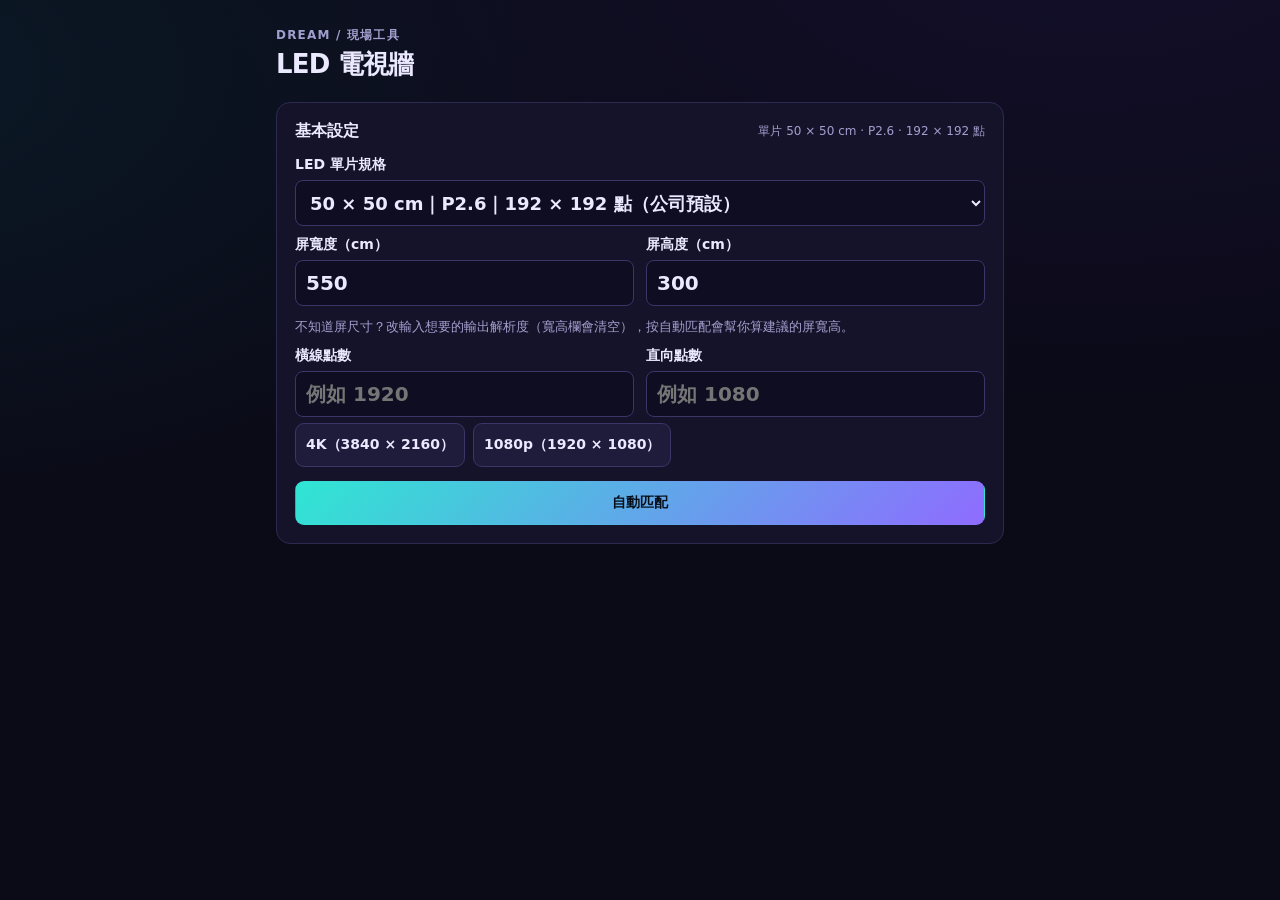
==== commit 12f89e2b: "feat: LED 電視牆深色霓虹配色 Co-Authored-By: Claude Sonnet 5.5 <noreply@anthropic.com>" ====
--- a/led/index.html
+++ b/led/index.html
@@ -1,5 +1,5 @@
 <!doctype html>
-<html lang="zh-Hant"><head><meta charset="utf-8"><meta name="viewport" content="width=device-width,initial-scale=1,viewport-fit=cover"><meta name="theme-color" content="#15252d"><title>DREAM｜LED 電視牆</title><meta name="description" content="LED 電視牆片數、箱數、杯架、線材與主訊備訊電源三張配線圖，手機手畫或自動配線。"><link rel="icon" href="favicon.svg"><link rel="stylesheet" href="style.css"></head>
+<html lang="zh-Hant"><head><meta charset="utf-8"><meta name="viewport" content="width=device-width,initial-scale=1,viewport-fit=cover"><meta name="theme-color" content="#0b0a17"><title>DREAM｜LED 電視牆</title><meta name="description" content="LED 電視牆片數、箱數、杯架、線材與主訊備訊電源三張配線圖，手機手畫或自動配線。"><link rel="icon" href="favicon.svg"><link rel="stylesheet" href="style.css"></head>
 <body class="unmatched"><main>
 <header class="editor"><div><span class="eyebrow">DREAM / 現場工具</span><h1>LED 電視牆</h1></div><button id="shot" class="primary after-match">截圖模式</button></header>
 <section class="controls editor" aria-label="基本設定"><div class="section-title"><h2>基本設定</h2><span id="specText">單片 50 × 50 cm</span></div>
--- a/led/style.css
+++ b/led/style.css
@@ -1,15 +1,16 @@
-:root{font-family:system-ui,-apple-system,BlinkMacSystemFont,"Noto Sans TC",sans-serif;color:#182b34;background:#e9eef1;font-size:16px;--line:#dbe2e7;--accent:#117861}*{box-sizing:border-box}body{margin:0}main{max-width:760px;margin:auto;padding:24px 16px 100px}header{display:flex;align-items:center;justify-content:space-between;gap:12px;margin-bottom:20px}h1{font-size:26px;margin:3px 0 0;letter-spacing:-.03em}.eyebrow{font-size:12px;letter-spacing:.1em;font-weight:750;color:#5b737e}h2{font-size:16px;margin:0}.controls{background:white;padding:18px;border:1px solid var(--line);border-radius:14px;margin-bottom:12px}.section-title{display:flex;justify-content:space-between;align-items:center;gap:8px;margin-bottom:14px}.section-title span{font-size:12px;color:#5b737e}.fields{display:grid;grid-template-columns:1fr 1fr;gap:12px;margin-top:10px}label{display:block;font-size:14px;font-weight:600}input,select{display:block;min-width:0;width:100%;font:inherit;font-size:18px;border:1px solid #c8d2d9;border-radius:8px;padding:10px;background:#f7f9fa;color:#182b34;margin-top:6px;min-height:46px}button,a{touch-action:manipulation}button{font:inherit;font-size:14px;font-weight:650;border:1px solid #c8d2d9;border-radius:9px;background:#fff;color:#182b34;padding:11px 13px;min-height:44px;cursor:pointer}.primary{background:#15252d;color:#fff;border-color:#15252d}button:focus-visible,input:focus-visible,select:focus-visible{outline:3px solid #14a487;outline-offset:2px}.actions{display:flex;gap:8px;margin-top:14px;flex-wrap:wrap}.actions .primary{flex:1}.hint{font-size:13px;line-height:1.65;color:#61727b;margin:10px 0 0}.error{color:#a43d1a;background:#fff1e8;border-radius:7px;padding:10px;font-size:14px;line-height:1.5}.sheet{background:#fff;border:1px solid #ccd6dc;border-radius:14px;padding:20px;box-shadow:0 6px 22px #15252d06;overflow:hidden}.sheet-head{display:flex;align-items:center;justify-content:space-between;gap:10px;padding-bottom:18px}.sheet-head h2{font-size:28px;letter-spacing:-.035em;margin-top:4px}.sheet-head small{font-size:14px;font-weight:500;letter-spacing:0}.tag{font-size:12px;color:#5a707b;padding:6px 8px;background:#eef3f5;border-radius:5px;white-space:nowrap}.metrics{display:grid;grid-template-columns:repeat(3,1fr);border-top:1px solid var(--line);border-bottom:1px solid var(--line);padding:14px 0}.metrics>div{padding-left:12px;border-left:1px solid var(--line)}.metrics>div:first-child{padding-left:0;border-left:0}.metrics span{font-size:12px;color:#526975;display:block}.metrics strong{display:block;font-size:28px;line-height:1.45}.metrics small{font-size:13px;font-weight:500}.metrics em{font-style:normal;font-size:12px;color:#5b737e;display:block}.rack-detail{display:flex;justify-content:space-between;gap:10px;background:#eff7f4;margin-top:14px;padding:12px;border-left:3px solid #117861;border-radius:4px}.rack-detail span,.rack-detail small{display:block;font-size:12px;color:#41655c}.rack-detail b{display:block;font-size:15px;line-height:1.8}.rack-stock{align-self:center;white-space:nowrap}.rack-stock b{font-size:13px}.diagram-heading{display:flex;align-items:center;justify-content:space-between;gap:8px;margin:18px 0 10px;font-size:14px}.diagram-heading span{font-size:12px;color:#5b737e}.diagram{width:100%;background:#f6f8fa;border-radius:8px;overflow:hidden}.diagram svg{display:block;width:100%;height:auto;user-select:none;-webkit-user-select:none}.diagram [data-index]{cursor:pointer}.diagram-note{font-size:12px;line-height:1.6;color:#61727b;margin:8px 0 10px}.legend{display:flex;flex-wrap:wrap;gap:6px}.line-pill{font-size:12px;padding:5px 8px;border-radius:5px;border:1px solid #d4dde1;background:#fff;display:flex;align-items:center;gap:5px}.line-pill i{display:inline-block;width:8px;height:8px;border-radius:50%}footer{display:flex;flex-wrap:wrap;justify-content:space-between;gap:6px;border-top:1px solid var(--line);margin-top:14px;padding-top:10px;color:#61727b;font-size:12px}.bottom-actions{margin-top:16px;display:flex;align-items:center;gap:12px}.bottom-actions span{font-size:13px}.shot-bar{position:fixed;left:0;right:0;bottom:0;background:#e9eef1ee;padding:10px 14px max(10px,env(safe-area-inset-bottom));display:flex;justify-content:center;gap:10px;backdrop-filter:blur(12px)}[hidden]{display:none!important}body.screenshot{background:#fff}body.screenshot main{padding:8px 8px 90px;max-width:760px}body.screenshot .editor{display:none}body.screenshot .sheet{border:0;border-radius:0;box-shadow:none;padding:8px}dialog{border:0;border-radius:12px;padding:16px;width:min(94vw,650px);max-height:90dvh;color:#182b34}dialog::backdrop{background:#15252db3}.dialog-head{display:flex;align-items:center;justify-content:space-between;gap:10px;font-size:14px}dialog img{width:100%;height:auto;display:block;margin:12px 0}dialog a{display:block;text-align:center;color:#117861;padding:10px;font-weight:650}body.invalid .sheet{opacity:.4;pointer-events:none}body.invalid #shot,body.invalid #image,body.invalid #auto{opacity:.4;pointer-events:none}@media(min-width:700px){.diagram{max-height:none}.fields input{font-size:20px}}@media(max-width:390px){main{padding-left:10px;padding-right:10px}.sheet{padding:14px}.sheet-head h2{font-size:26px}.metrics strong{font-size:26px}.rack-detail{padding:9px;gap:6px}.rack-detail b{font-size:14px}.rack-stock b{font-size:12px}}@media print{.editor,.shot-bar{display:none!important}main{padding:0}.sheet{border:0;box-shadow:none}}
+:root{font-family:system-ui,-apple-system,BlinkMacSystemFont,"Noto Sans TC",sans-serif;color:var(--text);font-size:16px;--bg:#0b0a17;--bg-image:radial-gradient(900px 480px at 85% -8%,#2b1d6244,transparent),radial-gradient(800px 460px at -10% 8%,#0c4d5c3a,transparent);--surface:#151329;--surface2:#1e1b3b;--line:#2d2a52;--text:#ebe9ff;--sub:#a29fcf;--accent:#2fe6d2;--on-accent:#06151a;--input-bg:#0f0d22;--input-border:#3a3668;--btn-bg:#1e1b3b;--primary-bg:linear-gradient(135deg,#2fe6d2,#8f6bff);--primary-text:#07101a;--ok-bg:#122a33;--ok-text:#9ff5ea;--warn-bg:#3a1c1a;--warn-text:#ffb199;--diagram-bg:#0f0d22;--focus-stroke:#fff;--glow:0 0 28px #7f5cff22}
+body.screenshot{--bg:#fff;--bg-image:none;--surface:#fff;--surface2:#eef3f5;--line:#dbe2e7;--text:#182b34;--sub:#5b737e;--accent:#117861;--on-accent:#fff;--input-bg:#f7f9fa;--input-border:#c8d2d9;--btn-bg:#fff;--primary-bg:#15252d;--primary-text:#fff;--ok-bg:#eff7f4;--ok-text:#12463b;--warn-bg:#fff1e8;--warn-text:#a43d1a;--diagram-bg:#f6f8fa;--focus-stroke:#0b1f27;--glow:none}*{box-sizing:border-box}body{margin:0;background:var(--bg);background-image:var(--bg-image);background-attachment:fixed;color:var(--text)}main{max-width:760px;margin:auto;padding:24px 16px 100px}header{display:flex;align-items:center;justify-content:space-between;gap:12px;margin-bottom:20px}h1{font-size:26px;margin:3px 0 0;letter-spacing:-.03em}.eyebrow{font-size:12px;letter-spacing:.1em;font-weight:750;color:var(--sub)}h2{font-size:16px;margin:0}.controls{background:var(--surface);padding:18px;border:1px solid var(--line);border-radius:14px;margin-bottom:12px}.section-title{display:flex;justify-content:space-between;align-items:center;gap:8px;margin-bottom:14px}.section-title span{font-size:12px;color:var(--sub)}.fields{display:grid;grid-template-columns:1fr 1fr;gap:12px;margin-top:10px}label{display:block;font-size:14px;font-weight:600}input,select{display:block;min-width:0;width:100%;font:inherit;font-size:18px;border:1px solid var(--input-border);border-radius:8px;padding:10px;background:var(--input-bg);color:var(--text);margin-top:6px;min-height:46px}button,a{touch-action:manipulation}button{font:inherit;font-size:14px;font-weight:650;border:1px solid var(--input-border);border-radius:9px;background:var(--btn-bg);color:var(--text);padding:11px 13px;min-height:44px;cursor:pointer}.primary{background:var(--primary-bg);color:var(--primary-text);border-color:transparent}button:focus-visible,input:focus-visible,select:focus-visible{outline:3px solid var(--accent);outline-offset:2px}.actions{display:flex;gap:8px;margin-top:14px;flex-wrap:wrap}.actions .primary{flex:1}.hint{font-size:13px;line-height:1.65;color:var(--sub);margin:10px 0 0}.error{color:var(--warn-text);background:var(--warn-bg);border-radius:7px;padding:10px;font-size:14px;line-height:1.5}.sheet{background:var(--surface);border:1px solid var(--line);border-radius:14px;padding:20px;box-shadow:var(--glow);overflow:hidden}.sheet-head{display:flex;align-items:center;justify-content:space-between;gap:10px;padding-bottom:18px}.sheet-head h2{font-size:28px;letter-spacing:-.035em;margin-top:4px}.sheet-head small{font-size:14px;font-weight:500;letter-spacing:0}.tag{font-size:12px;color:var(--sub);padding:6px 8px;background:var(--surface2);border-radius:5px;white-space:nowrap}.metrics{display:grid;grid-template-columns:repeat(3,1fr);border-top:1px solid var(--line);border-bottom:1px solid var(--line);padding:14px 0}.metrics>div{padding-left:12px;border-left:1px solid var(--line)}.metrics>div:first-child{padding-left:0;border-left:0}.metrics span{font-size:12px;color:var(--sub);display:block}.metrics strong{display:block;font-size:28px;line-height:1.45}.metrics small{font-size:13px;font-weight:500}.metrics em{font-style:normal;font-size:12px;color:var(--sub);display:block}.rack-detail{display:flex;justify-content:space-between;gap:10px;background:var(--ok-bg);margin-top:14px;padding:12px;border-left:3px solid var(--accent);border-radius:4px}.rack-detail span,.rack-detail small{display:block;font-size:12px;color:var(--sub)}.rack-detail b{display:block;font-size:15px;line-height:1.8}.rack-stock{align-self:center;white-space:nowrap}.rack-stock b{font-size:13px}.diagram-heading{display:flex;align-items:center;justify-content:space-between;gap:8px;margin:18px 0 10px;font-size:14px}.diagram-heading span{font-size:12px;color:var(--sub)}.diagram{width:100%;background:var(--diagram-bg);border-radius:8px;overflow:hidden}.diagram svg{display:block;width:100%;height:auto;user-select:none;-webkit-user-select:none}.diagram [data-index]{cursor:pointer}.diagram-note{font-size:12px;line-height:1.6;color:var(--sub);margin:8px 0 10px}.legend{display:flex;flex-wrap:wrap;gap:6px}.line-pill{font-size:12px;padding:5px 8px;border-radius:5px;border:1px solid var(--line);background:var(--surface2);display:flex;align-items:center;gap:5px}.line-pill i{display:inline-block;width:8px;height:8px;border-radius:50%}footer{display:flex;flex-wrap:wrap;justify-content:space-between;gap:6px;border-top:1px solid var(--line);margin-top:14px;padding-top:10px;color:var(--sub);font-size:12px}.bottom-actions{margin-top:16px;display:flex;align-items:center;gap:12px}.bottom-actions span{font-size:13px}.shot-bar{position:fixed;left:0;right:0;bottom:0;background:var(--bg);padding:10px 14px max(10px,env(safe-area-inset-bottom));display:flex;justify-content:center;gap:10px;backdrop-filter:blur(12px)}[hidden]{display:none!important}body.screenshot{background:var(--bg)}body.screenshot main{padding:8px 8px 90px;max-width:760px}body.screenshot .editor{display:none}body.screenshot .sheet{border:0;border-radius:0;box-shadow:none;padding:8px}dialog{border:0;border-radius:12px;padding:16px;width:min(94vw,650px);max-height:90dvh;color:var(--text);background:var(--surface)}dialog::backdrop{background:#15252db3}.dialog-head{display:flex;align-items:center;justify-content:space-between;gap:10px;font-size:14px}dialog img{width:100%;height:auto;display:block;margin:12px 0}dialog a{display:block;text-align:center;color:var(--accent);padding:10px;font-weight:650}body.invalid .sheet{opacity:.4;pointer-events:none}body.invalid #shot,body.invalid #image,body.invalid #auto{opacity:.4;pointer-events:none}@media(min-width:700px){.diagram{max-height:none}.fields input{font-size:20px}}@media(max-width:390px){main{padding-left:10px;padding-right:10px}.sheet{padding:14px}.sheet-head h2{font-size:26px}.metrics strong{font-size:26px}.rack-detail{padding:9px;gap:6px}.rack-detail b{font-size:14px}.rack-stock b{font-size:12px}}@media print{.editor,.shot-bar{display:none!important}main{padding:0}.sheet{border:0;box-shadow:none}}
 
 body.screenshot .diagram{pointer-events:none}
-.cable-section{border-top:1px solid var(--line);margin-top:18px}.cable-metrics{display:grid;grid-template-columns:1fr 1fr;gap:10px;margin-bottom:8px}.cable-metrics>div{background:#f0f4f7;padding:12px;border-radius:8px}.cable-metrics span,.cable-metrics small{display:block;font-size:12px;color:#526975}.cable-metrics strong{display:block;font-size:23px;margin:4px 0}.cable-table{border-collapse:collapse;width:100%;font-size:14px;margin:12px 0}.cable-table th{font-weight:600;color:#526975;background:#f3f6f8;text-align:left}.cable-table th,.cable-table td{padding:9px 8px;border-bottom:1px solid var(--line)}.cable-table th:last-child,.cable-table td:last-child{text-align:right}.cable-table .missing{background:#fff1e8;color:#a43d1a}.power-legend{margin-top:10px}.power-diagram [data-index]{cursor:default}
-.plan-tabs{display:grid;grid-template-columns:repeat(3,1fr);gap:7px;margin:18px 0 12px}.plan-tabs button{background:#f6f9fb;color:#526975}.plan-tabs button[aria-pressed="true"]{background:#117861;color:#fff;border-color:#117861}.diagram.drawing{touch-action:none}.group-controls{border-top:1px solid var(--line);margin-top:16px;padding-top:16px}.group-row{display:grid;grid-template-columns:90px minmax(0,1fr) auto;gap:8px;align-items:center;margin-bottom:7px}.group-row b{font-size:13px}.group-row select{font-size:14px;margin:0;min-height:44px}.group-row button{font-size:12px;padding:9px}.total-materials{margin-top:14px}.export-card{margin-top:16px;border-top:1px solid var(--line);padding-top:16px}.export-card h2{font-size:18px}.bottom-actions{flex-wrap:wrap}body.screenshot .plan-tabs{margin:0 0 8px;position:sticky;top:0;background:#fff;z-index:1;padding:6px 0}body.invalid .plan-tabs,body.invalid #autoAll,body.invalid #autoActive{pointer-events:none;opacity:.4}@media(max-width:390px){.group-row{grid-template-columns:74px minmax(0,1fr) auto;gap:5px}.group-row select{font-size:13px}}
-details.more{margin-top:10px;border-top:1px solid var(--line);padding-top:8px}details.more>summary{cursor:pointer;color:#526975;font-size:14px;padding:4px 0}details.more[open]>summary{margin-bottom:6px}
-.rack-summary{margin:6px 0 0;padding:10px 12px;border-radius:10px;background:#eef6f3;color:#12463b;font-size:15px;line-height:1.5}.rack-summary b{font-weight:700}.rack-summary small{display:block;color:#526975;font-size:13px}
+.cable-section{border-top:1px solid var(--line);margin-top:18px}.cable-metrics{display:grid;grid-template-columns:1fr 1fr;gap:10px;margin-bottom:8px}.cable-metrics>div{background:var(--surface2);padding:12px;border-radius:8px}.cable-metrics span,.cable-metrics small{display:block;font-size:12px;color:var(--sub)}.cable-metrics strong{display:block;font-size:23px;margin:4px 0}.cable-table{border-collapse:collapse;width:100%;font-size:14px;margin:12px 0}.cable-table th{font-weight:600;color:var(--sub);background:var(--surface2);text-align:left}.cable-table th,.cable-table td{padding:9px 8px;border-bottom:1px solid var(--line)}.cable-table th:last-child,.cable-table td:last-child{text-align:right}.cable-table .missing{background:var(--warn-bg);color:var(--warn-text)}.power-legend{margin-top:10px}.power-diagram [data-index]{cursor:default}
+.plan-tabs{display:grid;grid-template-columns:repeat(3,1fr);gap:7px;margin:18px 0 12px}.plan-tabs button{background:var(--surface2);color:var(--sub)}.plan-tabs button[aria-pressed="true"]{background:var(--accent);color:var(--on-accent);border-color:var(--accent)}.diagram.drawing{touch-action:none}.group-controls{border-top:1px solid var(--line);margin-top:16px;padding-top:16px}.group-row{display:grid;grid-template-columns:90px minmax(0,1fr) auto;gap:8px;align-items:center;margin-bottom:7px}.group-row b{font-size:13px}.group-row select{font-size:14px;margin:0;min-height:44px}.group-row button{font-size:12px;padding:9px}.total-materials{margin-top:14px}.export-card{margin-top:16px;border-top:1px solid var(--line);padding-top:16px}.export-card h2{font-size:18px}.bottom-actions{flex-wrap:wrap}body.screenshot .plan-tabs{margin:0 0 8px;position:sticky;top:0;background:var(--bg);z-index:1;padding:6px 0}body.invalid .plan-tabs,body.invalid #autoAll,body.invalid #autoActive{pointer-events:none;opacity:.4}@media(max-width:390px){.group-row{grid-template-columns:74px minmax(0,1fr) auto;gap:5px}.group-row select{font-size:13px}}
+details.more{margin-top:10px;border-top:1px solid var(--line);padding-top:8px}details.more>summary{cursor:pointer;color:var(--sub);font-size:14px;padding:4px 0}details.more[open]>summary{margin-bottom:6px}
+.rack-summary{margin:6px 0 0;padding:10px 12px;border-radius:10px;background:var(--ok-bg);color:var(--ok-text);font-size:15px;line-height:1.5}.rack-summary b{font-weight:700}.rack-summary small{display:block;color:var(--sub);font-size:13px}
 body.unmatched .after-match{display:none}
-.chips{display:flex;flex-wrap:wrap;gap:8px;margin:6px 0}.chips button{font-size:14px;padding:6px 10px}.match-note{margin:8px 0 0;padding:10px 12px;border-radius:10px;background:#eef6f3;color:#12463b;font-size:14px;line-height:1.55}.match-note:empty{display:none}
+.chips{display:flex;flex-wrap:wrap;gap:8px;margin:6px 0}.chips button{font-size:14px;padding:6px 10px}.match-note{margin:8px 0 0;padding:10px 12px;border-radius:10px;background:var(--ok-bg);color:var(--ok-text);font-size:14px;line-height:1.55}.match-note:empty{display:none}
 .fields.three{grid-template-columns:repeat(3,1fr)}@media (max-width:420px){.fields.three{grid-template-columns:1fr 1fr}}
 .manual{margin:12px 0;padding:12px 0;border-top:1px solid var(--line);border-bottom:1px solid var(--line)}
-.diagram g[data-index]:focus{outline:none}.diagram g[data-index]:focus>rect:first-of-type{stroke:#0b1f27;stroke-width:5}
-.view-switch{display:inline-flex;gap:6px;margin:4px 0 8px}.view-switch button{padding:6px 12px;font-size:14px;background:#f6f9fb;color:#526975}.view-switch button[aria-pressed="true"]{background:#117861;color:#fff;border-color:#117861}
+.diagram g[data-index]:focus{outline:none}.diagram g[data-index]:focus>rect:first-of-type{stroke:var(--focus-stroke);stroke-width:5}
+.view-switch{display:inline-flex;gap:6px;margin:4px 0 8px}.view-switch button{padding:6px 12px;font-size:14px;background:var(--surface2);color:var(--sub)}.view-switch button[aria-pressed="true"]{background:var(--accent);color:var(--on-accent);border-color:var(--accent)}
 .head-right{display:flex;flex-direction:column;align-items:flex-end;gap:6px}.head-right .view-switch{margin:0}body:not(.screenshot) #viewTag{display:none}
 .manual-note{display:flex;align-items:flex-start;justify-content:space-between;gap:12px;flex-wrap:wrap}.manual-note details.more{flex:1 1 auto;margin-top:0;border-top:0;padding-top:0}.manual-note #editStatus{flex:0 0 auto;margin:4px 0 0;text-align:right}
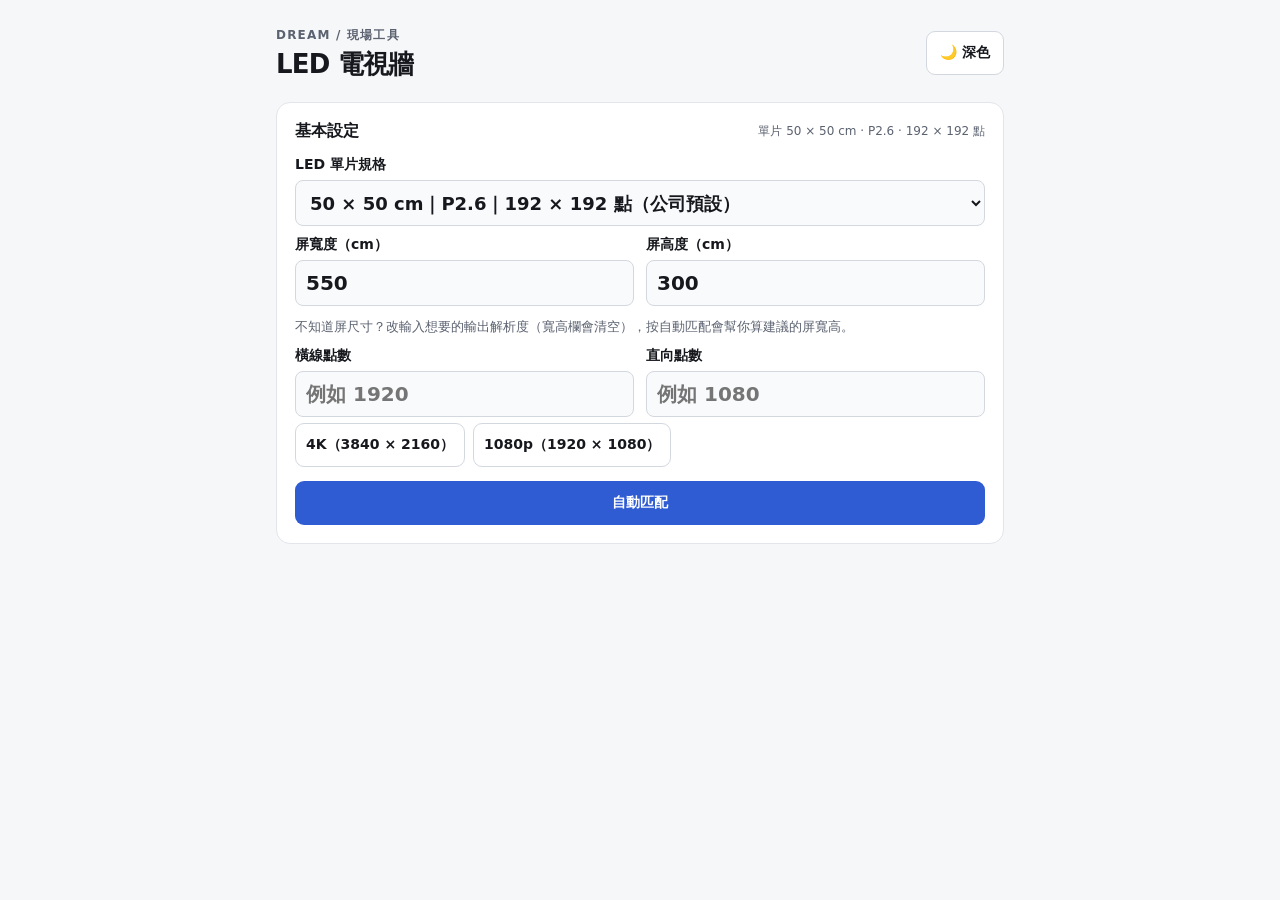
==== commit 8ef8dbf0: "feat: 深色／淺色切換按鈕（入口頁與 LED 電視牆） Co-Authored-By: Claude Sonnet 5.5 <noreply@anthropic.com>" ====
--- a/led/index.html
+++ b/led/index.html
@@ -1,7 +1,7 @@
 <!doctype html>
-<html lang="zh-Hant"><head><meta charset="utf-8"><meta name="viewport" content="width=device-width,initial-scale=1,viewport-fit=cover"><meta name="theme-color" content="#0b0a17"><title>DREAM｜LED 電視牆</title><meta name="description" content="LED 電視牆片數、箱數、杯架、線材與主訊備訊電源三張配線圖，手機手畫或自動配線。"><link rel="icon" href="favicon.svg"><link rel="stylesheet" href="style.css"></head>
+<html lang="zh-Hant"><head><meta charset="utf-8"><meta name="viewport" content="width=device-width,initial-scale=1,viewport-fit=cover"><meta name="theme-color" content="#0b0a17"><title>DREAM｜LED 電視牆</title><meta name="description" content="LED 電視牆片數、箱數、杯架、線材與主訊備訊電源三張配線圖，手機手畫或自動配線。"><link rel="icon" href="favicon.svg"><link rel="stylesheet" href="style.css"><script>try{var t=localStorage.getItem("dream-theme");if(t==="dark"||t==="light")document.documentElement.dataset.theme=t}catch(e){}</script></head>
 <body class="unmatched"><main>
-<header class="editor"><div><span class="eyebrow">DREAM / 現場工具</span><h1>LED 電視牆</h1></div><button id="shot" class="primary after-match">截圖模式</button></header>
+<header class="editor"><div><span class="eyebrow">DREAM / 現場工具</span><h1>LED 電視牆</h1></div><div class="head-tools"><button id="themeBtn" class="theme-btn" type="button"></button><button id="shot" class="primary after-match">截圖模式</button></div></header>
 <section class="controls editor" aria-label="基本設定"><div class="section-title"><h2>基本設定</h2><span id="specText">單片 50 × 50 cm</span></div>
 <label>LED 單片規格<select id="spec"></select></label>
 <div id="customSpec" hidden><div class="fields"><label>點距 P（mm）<input id="pitch" type="number" min="0.5" max="50" step="0.001" value="2.6" inputmode="decimal"></label><span></span></div><div class="fields"><label>每片橫向點數<input id="pxw" type="number" min="1" max="2000" value="192" inputmode="numeric"></label><label>每片直向點數<input id="pxh" type="number" min="1" max="2000" value="192" inputmode="numeric"></label></div><div class="fields"><label>單片寬（cm）<input id="cellw" type="number" min="10" max="200" value="50" inputmode="numeric"></label><label>單片高（cm）<input id="cellh" type="number" min="10" max="200" value="50" inputmode="numeric"></label></div><p class="hint">單片尺寸依「點距 × 點數」自動帶入並四捨五入到 cm，可再修改。</p></div>
--- a/led/style.css
+++ b/led/style.css
@@ -1,5 +1,8 @@
-:root{font-family:system-ui,-apple-system,BlinkMacSystemFont,"Noto Sans TC",sans-serif;color:var(--text);font-size:16px;--bg:#0b0a17;--bg-image:radial-gradient(900px 480px at 85% -8%,#2b1d6244,transparent),radial-gradient(800px 460px at -10% 8%,#0c4d5c3a,transparent);--surface:#151329;--surface2:#1e1b3b;--line:#2d2a52;--text:#ebe9ff;--sub:#a29fcf;--accent:#2fe6d2;--on-accent:#06151a;--input-bg:#0f0d22;--input-border:#3a3668;--btn-bg:#1e1b3b;--primary-bg:linear-gradient(135deg,#2fe6d2,#8f6bff);--primary-text:#07101a;--ok-bg:#122a33;--ok-text:#9ff5ea;--warn-bg:#3a1c1a;--warn-text:#ffb199;--diagram-bg:#0f0d22;--focus-stroke:#fff;--glow:0 0 28px #7f5cff22}
-body.screenshot{--bg:#fff;--bg-image:none;--surface:#fff;--surface2:#eef3f5;--line:#dbe2e7;--text:#182b34;--sub:#5b737e;--accent:#117861;--on-accent:#fff;--input-bg:#f7f9fa;--input-border:#c8d2d9;--btn-bg:#fff;--primary-bg:#15252d;--primary-text:#fff;--ok-bg:#eff7f4;--ok-text:#12463b;--warn-bg:#fff1e8;--warn-text:#a43d1a;--diagram-bg:#f6f8fa;--focus-stroke:#0b1f27;--glow:none}*{box-sizing:border-box}body{margin:0;background:var(--bg);background-image:var(--bg-image);background-attachment:fixed;color:var(--text)}main{max-width:760px;margin:auto;padding:24px 16px 100px}header{display:flex;align-items:center;justify-content:space-between;gap:12px;margin-bottom:20px}h1{font-size:26px;margin:3px 0 0;letter-spacing:-.03em}.eyebrow{font-size:12px;letter-spacing:.1em;font-weight:750;color:var(--sub)}h2{font-size:16px;margin:0}.controls{background:var(--surface);padding:18px;border:1px solid var(--line);border-radius:14px;margin-bottom:12px}.section-title{display:flex;justify-content:space-between;align-items:center;gap:8px;margin-bottom:14px}.section-title span{font-size:12px;color:var(--sub)}.fields{display:grid;grid-template-columns:1fr 1fr;gap:12px;margin-top:10px}label{display:block;font-size:14px;font-weight:600}input,select{display:block;min-width:0;width:100%;font:inherit;font-size:18px;border:1px solid var(--input-border);border-radius:8px;padding:10px;background:var(--input-bg);color:var(--text);margin-top:6px;min-height:46px}button,a{touch-action:manipulation}button{font:inherit;font-size:14px;font-weight:650;border:1px solid var(--input-border);border-radius:9px;background:var(--btn-bg);color:var(--text);padding:11px 13px;min-height:44px;cursor:pointer}.primary{background:var(--primary-bg);color:var(--primary-text);border-color:transparent}button:focus-visible,input:focus-visible,select:focus-visible{outline:3px solid var(--accent);outline-offset:2px}.actions{display:flex;gap:8px;margin-top:14px;flex-wrap:wrap}.actions .primary{flex:1}.hint{font-size:13px;line-height:1.65;color:var(--sub);margin:10px 0 0}.error{color:var(--warn-text);background:var(--warn-bg);border-radius:7px;padding:10px;font-size:14px;line-height:1.5}.sheet{background:var(--surface);border:1px solid var(--line);border-radius:14px;padding:20px;box-shadow:var(--glow);overflow:hidden}.sheet-head{display:flex;align-items:center;justify-content:space-between;gap:10px;padding-bottom:18px}.sheet-head h2{font-size:28px;letter-spacing:-.035em;margin-top:4px}.sheet-head small{font-size:14px;font-weight:500;letter-spacing:0}.tag{font-size:12px;color:var(--sub);padding:6px 8px;background:var(--surface2);border-radius:5px;white-space:nowrap}.metrics{display:grid;grid-template-columns:repeat(3,1fr);border-top:1px solid var(--line);border-bottom:1px solid var(--line);padding:14px 0}.metrics>div{padding-left:12px;border-left:1px solid var(--line)}.metrics>div:first-child{padding-left:0;border-left:0}.metrics span{font-size:12px;color:var(--sub);display:block}.metrics strong{display:block;font-size:28px;line-height:1.45}.metrics small{font-size:13px;font-weight:500}.metrics em{font-style:normal;font-size:12px;color:var(--sub);display:block}.rack-detail{display:flex;justify-content:space-between;gap:10px;background:var(--ok-bg);margin-top:14px;padding:12px;border-left:3px solid var(--accent);border-radius:4px}.rack-detail span,.rack-detail small{display:block;font-size:12px;color:var(--sub)}.rack-detail b{display:block;font-size:15px;line-height:1.8}.rack-stock{align-self:center;white-space:nowrap}.rack-stock b{font-size:13px}.diagram-heading{display:flex;align-items:center;justify-content:space-between;gap:8px;margin:18px 0 10px;font-size:14px}.diagram-heading span{font-size:12px;color:var(--sub)}.diagram{width:100%;background:var(--diagram-bg);border-radius:8px;overflow:hidden}.diagram svg{display:block;width:100%;height:auto;user-select:none;-webkit-user-select:none}.diagram [data-index]{cursor:pointer}.diagram-note{font-size:12px;line-height:1.6;color:var(--sub);margin:8px 0 10px}.legend{display:flex;flex-wrap:wrap;gap:6px}.line-pill{font-size:12px;padding:5px 8px;border-radius:5px;border:1px solid var(--line);background:var(--surface2);display:flex;align-items:center;gap:5px}.line-pill i{display:inline-block;width:8px;height:8px;border-radius:50%}footer{display:flex;flex-wrap:wrap;justify-content:space-between;gap:6px;border-top:1px solid var(--line);margin-top:14px;padding-top:10px;color:var(--sub);font-size:12px}.bottom-actions{margin-top:16px;display:flex;align-items:center;gap:12px}.bottom-actions span{font-size:13px}.shot-bar{position:fixed;left:0;right:0;bottom:0;background:var(--bg);padding:10px 14px max(10px,env(safe-area-inset-bottom));display:flex;justify-content:center;gap:10px;backdrop-filter:blur(12px)}[hidden]{display:none!important}body.screenshot{background:var(--bg)}body.screenshot main{padding:8px 8px 90px;max-width:760px}body.screenshot .editor{display:none}body.screenshot .sheet{border:0;border-radius:0;box-shadow:none;padding:8px}dialog{border:0;border-radius:12px;padding:16px;width:min(94vw,650px);max-height:90dvh;color:var(--text);background:var(--surface)}dialog::backdrop{background:#15252db3}.dialog-head{display:flex;align-items:center;justify-content:space-between;gap:10px;font-size:14px}dialog img{width:100%;height:auto;display:block;margin:12px 0}dialog a{display:block;text-align:center;color:var(--accent);padding:10px;font-weight:650}body.invalid .sheet{opacity:.4;pointer-events:none}body.invalid #shot,body.invalid #image,body.invalid #auto{opacity:.4;pointer-events:none}@media(min-width:700px){.diagram{max-height:none}.fields input{font-size:20px}}@media(max-width:390px){main{padding-left:10px;padding-right:10px}.sheet{padding:14px}.sheet-head h2{font-size:26px}.metrics strong{font-size:26px}.rack-detail{padding:9px;gap:6px}.rack-detail b{font-size:14px}.rack-stock b{font-size:12px}}@media print{.editor,.shot-bar{display:none!important}main{padding:0}.sheet{border:0;box-shadow:none}}
+:root{font-family:system-ui,-apple-system,BlinkMacSystemFont,"Noto Sans TC",sans-serif;color:var(--text);font-size:16px;--bg:#f6f7f9;--bg-image:none;--surface:#fff;--surface2:#eef0f4;--line:#e2e5ea;--text:#16181d;--sub:#5b6270;--accent:#2f5bd3;--on-accent:#fff;--input-bg:#f9fafb;--input-border:#d3d8df;--btn-bg:#fff;--primary-bg:#2f5bd3;--primary-text:#fff;--ok-bg:#eef2fc;--ok-text:#1f3f9a;--warn-bg:#fff4e5;--warn-text:#8a4b00;--diagram-bg:#f3f5f8;--focus-stroke:#16181d;--glow:none}
+@media (prefers-color-scheme:dark){:root:not([data-theme="light"]){--bg:#0f1115;--surface:#171a21;--surface2:#1e222b;--line:#272c36;--text:#eceef2;--sub:#9aa3b2;--accent:#7b9cff;--on-accent:#0f1115;--input-bg:#12151c;--input-border:#323846;--btn-bg:#1e222b;--primary-bg:#7b9cff;--primary-text:#0f1115;--ok-bg:#1a2238;--ok-text:#b7c8ff;--warn-bg:#35251a;--warn-text:#f0b98a;--diagram-bg:#12151c;--focus-stroke:#fff;color-scheme:dark}}
+:root[data-theme="dark"]{--bg:#0f1115;--surface:#171a21;--surface2:#1e222b;--line:#272c36;--text:#eceef2;--sub:#9aa3b2;--accent:#7b9cff;--on-accent:#0f1115;--input-bg:#12151c;--input-border:#323846;--btn-bg:#1e222b;--primary-bg:#7b9cff;--primary-text:#0f1115;--ok-bg:#1a2238;--ok-text:#b7c8ff;--warn-bg:#35251a;--warn-text:#f0b98a;--diagram-bg:#12151c;--focus-stroke:#fff;color-scheme:dark}
+:root[data-theme="light"]{color-scheme:light}
+body.screenshot{--bg:#fff;--bg-image:none;--surface:#fff;--surface2:#eef0f4;--line:#e2e5ea;--text:#16181d;--sub:#5b6270;--accent:#2f5bd3;--on-accent:#fff;--input-bg:#f9fafb;--input-border:#d3d8df;--btn-bg:#fff;--primary-bg:#2f5bd3;--primary-text:#fff;--ok-bg:#eef2fc;--ok-text:#1f3f9a;--warn-bg:#fff4e5;--warn-text:#8a4b00;--diagram-bg:#f3f5f8;--focus-stroke:#16181d;--glow:none}*{box-sizing:border-box}body{margin:0;background:var(--bg);background-image:var(--bg-image);background-attachment:fixed;color:var(--text)}main{max-width:760px;margin:auto;padding:24px 16px 100px}header{display:flex;align-items:center;justify-content:space-between;gap:12px;margin-bottom:20px}h1{font-size:26px;margin:3px 0 0;letter-spacing:-.03em}.eyebrow{font-size:12px;letter-spacing:.1em;font-weight:750;color:var(--sub)}h2{font-size:16px;margin:0}.controls{background:var(--surface);padding:18px;border:1px solid var(--line);border-radius:14px;margin-bottom:12px}.section-title{display:flex;justify-content:space-between;align-items:center;gap:8px;margin-bottom:14px}.section-title span{font-size:12px;color:var(--sub)}.fields{display:grid;grid-template-columns:1fr 1fr;gap:12px;margin-top:10px}label{display:block;font-size:14px;font-weight:600}input,select{display:block;min-width:0;width:100%;font:inherit;font-size:18px;border:1px solid var(--input-border);border-radius:8px;padding:10px;background:var(--input-bg);color:var(--text);margin-top:6px;min-height:46px}button,a{touch-action:manipulation}button{font:inherit;font-size:14px;font-weight:650;border:1px solid var(--input-border);border-radius:9px;background:var(--btn-bg);color:var(--text);padding:11px 13px;min-height:44px;cursor:pointer}.primary{background:var(--primary-bg);color:var(--primary-text);border-color:transparent}button:focus-visible,input:focus-visible,select:focus-visible{outline:3px solid var(--accent);outline-offset:2px}.actions{display:flex;gap:8px;margin-top:14px;flex-wrap:wrap}.actions .primary{flex:1}.hint{font-size:13px;line-height:1.65;color:var(--sub);margin:10px 0 0}.error{color:var(--warn-text);background:var(--warn-bg);border-radius:7px;padding:10px;font-size:14px;line-height:1.5}.sheet{background:var(--surface);border:1px solid var(--line);border-radius:14px;padding:20px;box-shadow:var(--glow);overflow:hidden}.sheet-head{display:flex;align-items:center;justify-content:space-between;gap:10px;padding-bottom:18px}.sheet-head h2{font-size:28px;letter-spacing:-.035em;margin-top:4px}.sheet-head small{font-size:14px;font-weight:500;letter-spacing:0}.tag{font-size:12px;color:var(--sub);padding:6px 8px;background:var(--surface2);border-radius:5px;white-space:nowrap}.metrics{display:grid;grid-template-columns:repeat(3,1fr);border-top:1px solid var(--line);border-bottom:1px solid var(--line);padding:14px 0}.metrics>div{padding-left:12px;border-left:1px solid var(--line)}.metrics>div:first-child{padding-left:0;border-left:0}.metrics span{font-size:12px;color:var(--sub);display:block}.metrics strong{display:block;font-size:28px;line-height:1.45}.metrics small{font-size:13px;font-weight:500}.metrics em{font-style:normal;font-size:12px;color:var(--sub);display:block}.rack-detail{display:flex;justify-content:space-between;gap:10px;background:var(--ok-bg);margin-top:14px;padding:12px;border-left:3px solid var(--accent);border-radius:4px}.rack-detail span,.rack-detail small{display:block;font-size:12px;color:var(--sub)}.rack-detail b{display:block;font-size:15px;line-height:1.8}.rack-stock{align-self:center;white-space:nowrap}.rack-stock b{font-size:13px}.diagram-heading{display:flex;align-items:center;justify-content:space-between;gap:8px;margin:18px 0 10px;font-size:14px}.diagram-heading span{font-size:12px;color:var(--sub)}.diagram{width:100%;background:var(--diagram-bg);border-radius:8px;overflow:hidden}.diagram svg{display:block;width:100%;height:auto;user-select:none;-webkit-user-select:none}.diagram [data-index]{cursor:pointer}.diagram-note{font-size:12px;line-height:1.6;color:var(--sub);margin:8px 0 10px}.legend{display:flex;flex-wrap:wrap;gap:6px}.line-pill{font-size:12px;padding:5px 8px;border-radius:5px;border:1px solid var(--line);background:var(--surface2);display:flex;align-items:center;gap:5px}.line-pill i{display:inline-block;width:8px;height:8px;border-radius:50%}footer{display:flex;flex-wrap:wrap;justify-content:space-between;gap:6px;border-top:1px solid var(--line);margin-top:14px;padding-top:10px;color:var(--sub);font-size:12px}.bottom-actions{margin-top:16px;display:flex;align-items:center;gap:12px}.bottom-actions span{font-size:13px}.shot-bar{position:fixed;left:0;right:0;bottom:0;background:var(--bg);padding:10px 14px max(10px,env(safe-area-inset-bottom));display:flex;justify-content:center;gap:10px;backdrop-filter:blur(12px)}[hidden]{display:none!important}body.screenshot{background:var(--bg)}body.screenshot main{padding:8px 8px 90px;max-width:760px}body.screenshot .editor{display:none}body.screenshot .sheet{border:0;border-radius:0;box-shadow:none;padding:8px}dialog{border:0;border-radius:12px;padding:16px;width:min(94vw,650px);max-height:90dvh;color:var(--text);background:var(--surface)}dialog::backdrop{background:#15252db3}.dialog-head{display:flex;align-items:center;justify-content:space-between;gap:10px;font-size:14px}dialog img{width:100%;height:auto;display:block;margin:12px 0}dialog a{display:block;text-align:center;color:var(--accent);padding:10px;font-weight:650}body.invalid .sheet{opacity:.4;pointer-events:none}body.invalid #shot,body.invalid #image,body.invalid #auto{opacity:.4;pointer-events:none}@media(min-width:700px){.diagram{max-height:none}.fields input{font-size:20px}}@media(max-width:390px){main{padding-left:10px;padding-right:10px}.sheet{padding:14px}.sheet-head h2{font-size:26px}.metrics strong{font-size:26px}.rack-detail{padding:9px;gap:6px}.rack-detail b{font-size:14px}.rack-stock b{font-size:12px}}@media print{.editor,.shot-bar{display:none!important}main{padding:0}.sheet{border:0;box-shadow:none}}
 
 body.screenshot .diagram{pointer-events:none}
 .cable-section{border-top:1px solid var(--line);margin-top:18px}.cable-metrics{display:grid;grid-template-columns:1fr 1fr;gap:10px;margin-bottom:8px}.cable-metrics>div{background:var(--surface2);padding:12px;border-radius:8px}.cable-metrics span,.cable-metrics small{display:block;font-size:12px;color:var(--sub)}.cable-metrics strong{display:block;font-size:23px;margin:4px 0}.cable-table{border-collapse:collapse;width:100%;font-size:14px;margin:12px 0}.cable-table th{font-weight:600;color:var(--sub);background:var(--surface2);text-align:left}.cable-table th,.cable-table td{padding:9px 8px;border-bottom:1px solid var(--line)}.cable-table th:last-child,.cable-table td:last-child{text-align:right}.cable-table .missing{background:var(--warn-bg);color:var(--warn-text)}.power-legend{margin-top:10px}.power-diagram [data-index]{cursor:default}
@@ -14,3 +17,4 @@
 .view-switch{display:inline-flex;gap:6px;margin:4px 0 8px}.view-switch button{padding:6px 12px;font-size:14px;background:var(--surface2);color:var(--sub)}.view-switch button[aria-pressed="true"]{background:var(--accent);color:var(--on-accent);border-color:var(--accent)}
 .head-right{display:flex;flex-direction:column;align-items:flex-end;gap:6px}.head-right .view-switch{margin:0}body:not(.screenshot) #viewTag{display:none}
 .manual-note{display:flex;align-items:flex-start;justify-content:space-between;gap:12px;flex-wrap:wrap}.manual-note details.more{flex:1 1 auto;margin-top:0;border-top:0;padding-top:0}.manual-note #editStatus{flex:0 0 auto;margin:4px 0 0;text-align:right}
+.head-tools{display:flex;gap:8px;align-items:center}.theme-btn{white-space:nowrap}
